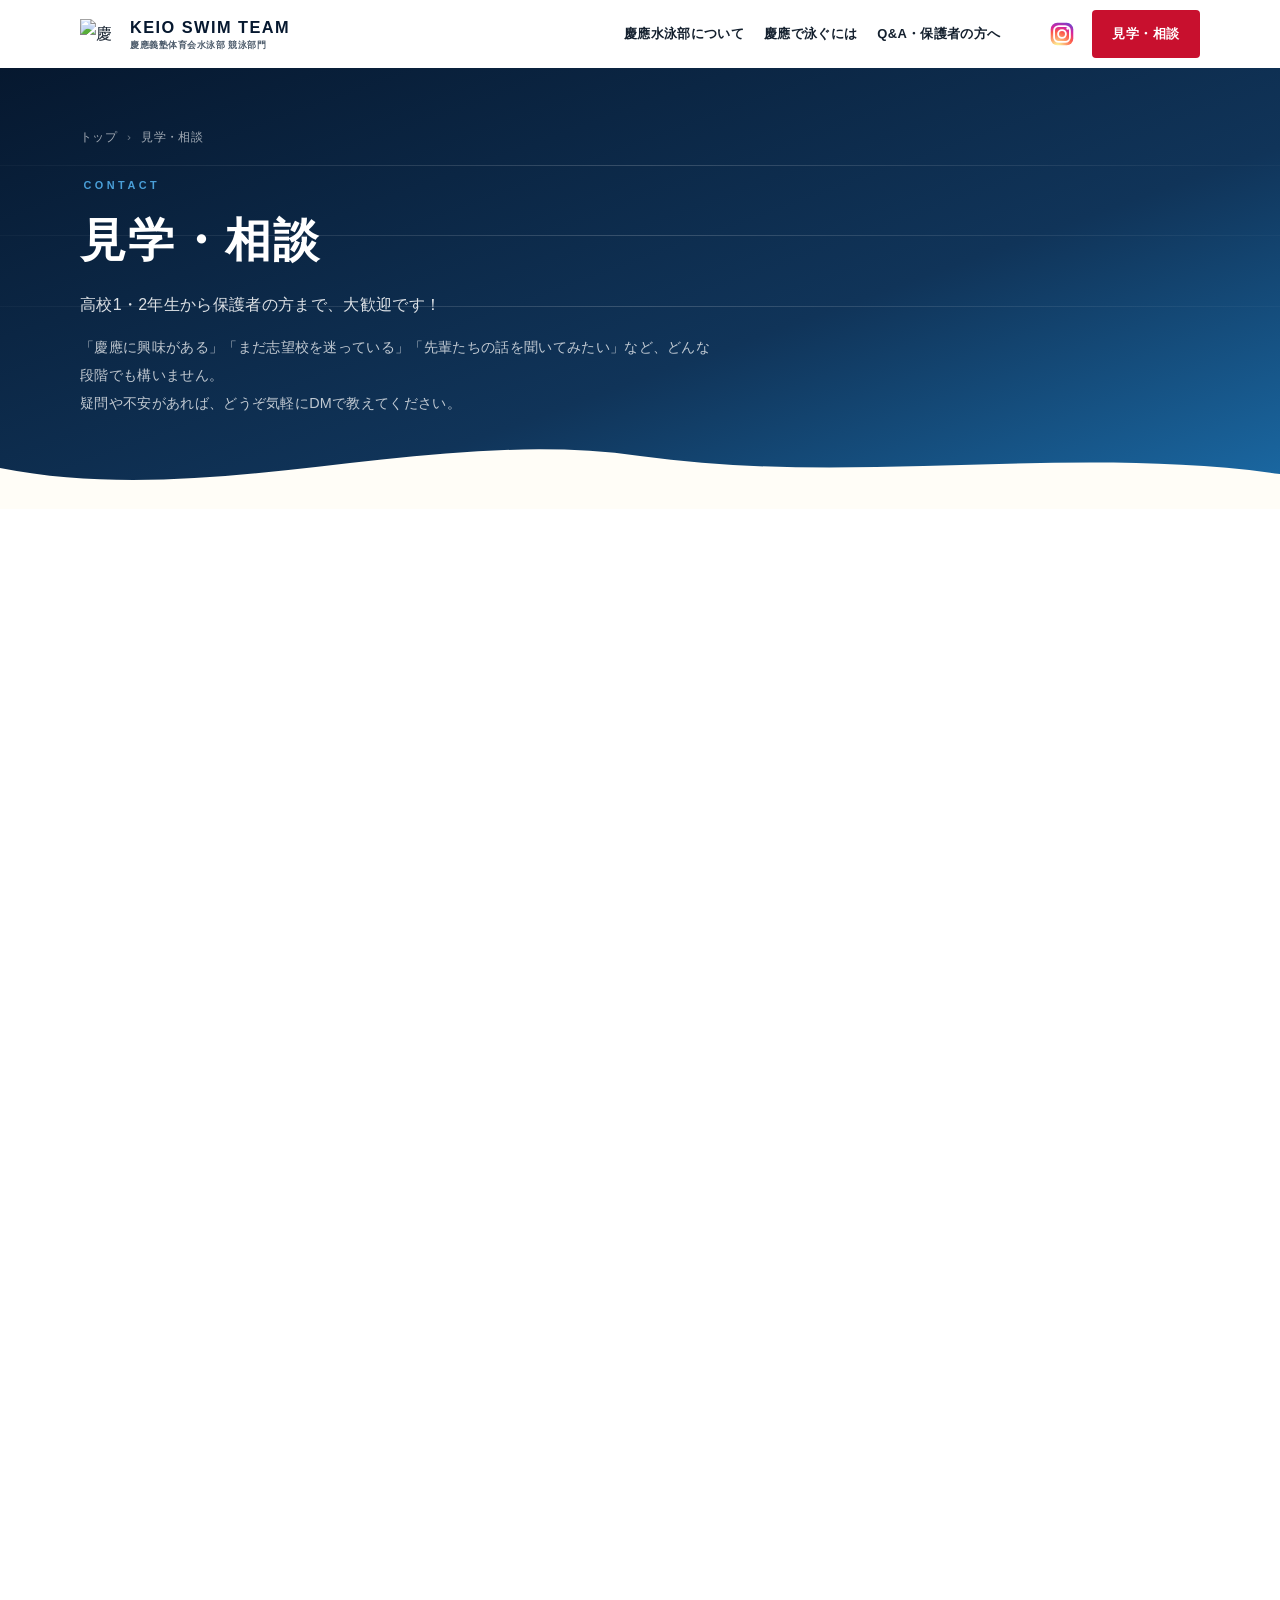
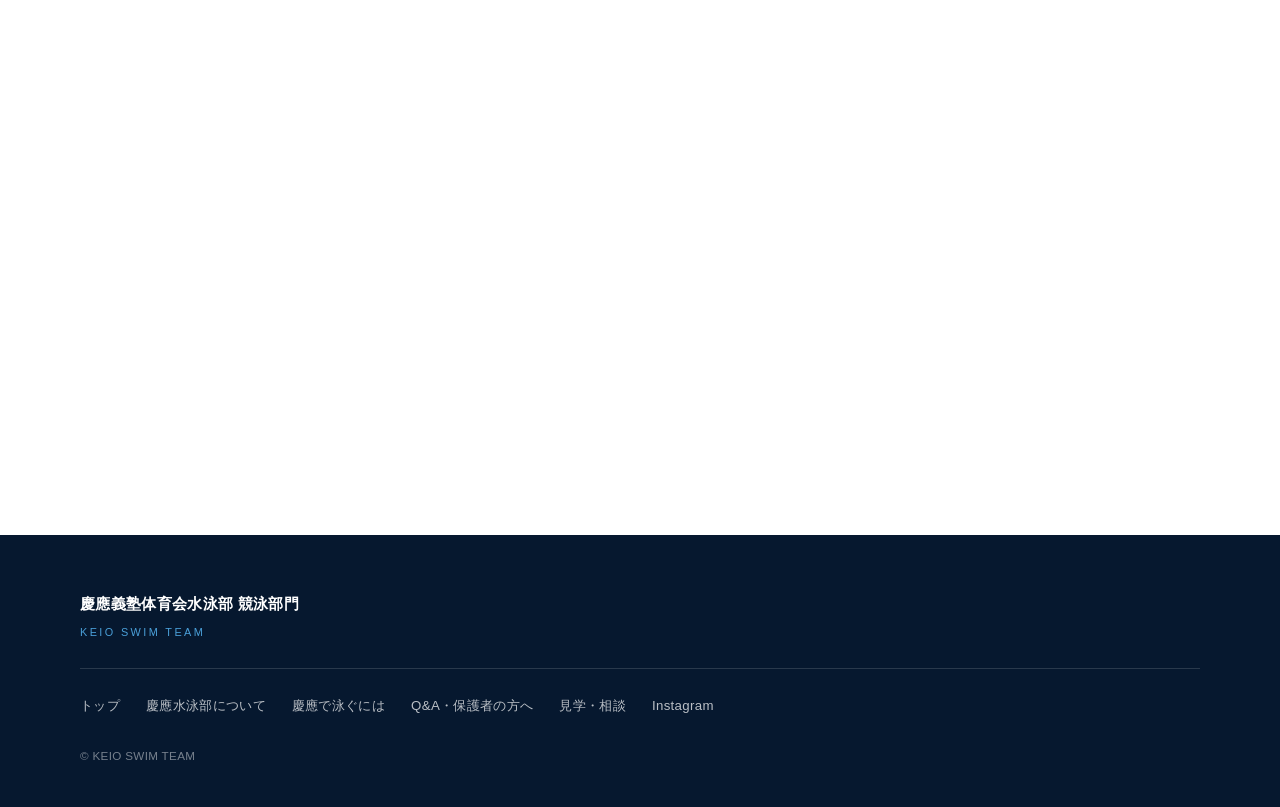
==== contact.html @ c55147cb "Add per-faculty admission guide to the voices page Summarize each faculty's overview, admission rout" ====
<!DOCTYPE html>
<html lang="ja">
<head>
<meta charset="UTF-8">
<meta name="viewport" content="width=device-width, initial-scale=1.0">
<!-- Google tag (gtag.js) -->
<script async src="https://www.googletagmanager.com/gtag/js?id=G-WYEFEDQLSR"></script>
<script>
  window.dataLayer = window.dataLayer || [];
  function gtag(){dataLayer.push(arguments);}
  gtag('js', new Date());

  gtag('config', 'G-WYEFEDQLSR');
</script>
<title>見学・相談｜慶應義塾体育会水泳部 競泳部門</title>
<meta name="description" content="慶應義塾体育会水泳部 競泳部門への練習見学・体験、進路や費用のご相談を受け付けています。学年は問いません。">
<link rel="stylesheet" href="css/style.css?v=74">
</head>
<body id="top">

<header class="site-header">
  <div class="container nav-inner">
    <a href="index.html" class="brand">
      <img class="brand-logo" src="images/logo/emblem.png" width="240" height="192"
           alt="慶應義塾体育会水泳部 競泳部門">
      <span class="brand-text">
        <span class="brand-en">KEIO SWIM TEAM</span>
        <span class="brand-main">慶應義塾体育会水泳部 競泳部門</span>
      </span>
    </a>

    <nav class="nav" id="site-nav">
      <a href="team.html">慶應水泳部について</a>
      <a href="voices.html">慶應で泳ぐには</a>
      <a href="faq.html">Q&amp;A・保護者の方へ</a>
    </nav>

    <div class="nav-actions">
      <a class="nav-ig" href="https://www.instagram.com/keioswim" target="_blank" rel="noopener noreferrer" aria-label="公式Instagram（別タブで開きます）"><svg viewBox="0 0 24 24" aria-hidden="true" focusable="false"><defs><radialGradient id="igGrad" cx="30%" cy="107%" r="150%"><stop offset="0%" stop-color="#fdf497"/><stop offset="5%" stop-color="#fdf497"/><stop offset="45%" stop-color="#fd5949"/><stop offset="60%" stop-color="#d6249f"/><stop offset="90%" stop-color="#285AEB"/></radialGradient></defs><rect x="1.6" y="1.6" width="20.8" height="20.8" rx="6" fill="url(#igGrad)"/><rect x="4.7" y="4.7" width="14.6" height="14.6" rx="4.3" fill="none" stroke="#fff" stroke-width="1.7"/><circle cx="12" cy="12" r="3.6" fill="none" stroke="#fff" stroke-width="1.7"/><circle cx="17.2" cy="6.9" r="1.15" fill="#fff"/></svg></a>
      <a class="nav-cta" href="contact.html">見学・相談</a>
      <button class="nav-toggle" aria-label="メニューを開く" aria-expanded="false" aria-controls="site-nav">
        <span></span><span></span><span></span>
      </button>
    </div>
  </div>
</header>

<section class="page-head">
  <div class="hero-bg" aria-hidden="true">
    <span class="lane"></span><span class="lane"></span><span class="lane"></span>
  </div>
  <div class="container page-head-inner">
    <nav class="crumb" aria-label="現在地">
      <a href="index.html">トップ</a><span aria-hidden="true">›</span><span>見学・相談</span>
    </nav>
    <p class="pg-eyebrow">CONTACT</p>
    <h1 class="pg-title">見学・相談</h1>
    <p class="pg-lead">高校1・<wbr>2年生から<wbr>保護者の<wbr>方まで、<wbr>大歓迎です！</p>
    <p class="pg-note">「慶應に<wbr>興味が<wbr>ある」<wbr>「まだ<wbr>志望校を<wbr>迷っている」<wbr>「先輩たちの<wbr>話を聞いてみたい」など、<wbr>どんな<wbr>段階でも<wbr>構いません。<br>疑問や<wbr>不安が<wbr>あれば、<wbr>どうぞ気軽に<wbr>DMで<wbr>教えてください。</p>
  </div>
  <div class="hero-wave" aria-hidden="true">
    <svg viewBox="0 0 1440 120" preserveAspectRatio="none"><path d="M0,64 C240,120 480,8 720,48 C960,88 1200,32 1440,72 L1440,120 L0,120 Z"></path></svg>
  </div>
</section>

<section id="join" class="section">
  <div class="container container-narrow">

    <div class="contact-guide reveal">
      <h2 class="cg-title">こんな<wbr>ご相談を<wbr>受けています</h2>
      <ul class="cg-list">
        <li>練習の見学・体験に参加してみたい</li>
        <li><span class="cg-tag">地方の方歓迎</span>寮に宿泊して、見学・体験をしてみたい</li>
        <li>自分に合った入試方式（総合型・一般等）や対策について知りたい</li>
        <li>水泳を続けながら慶應に合格した先輩に、直接相談したい</li>
        <li>学費や部費、大学生活（両立・一人暮らし等）のリアルを確認したい</li>
      </ul>
      <p class="note">※ ご本人抜きでの、保護者の方だけのご相談も大歓迎です。</p>
    </div>

    <div class="contact-box reveal">
      <h2>まずは、<wbr>プールを<wbr>見に来てください。</h2>
      <p>
        練習の見学・体験はもちろん、「遠方で今すぐ行けない」「まずはチャットで質問したい」というご相談も大歓迎です。
        地方からお越しの方は、寮に宿泊しながら練習見学・体験をすることも可能です！
        どんなことでも、公式InstagramのDMから気軽に話しかけてください！
      </p>

      <div class="dm-format">
        <p class="dm-intro">DMで何を送ればいいか迷ったら、以下をコピペしてお気軽にご連絡ください！<br>
          <span class="dm-sub">（※ もちろん自由な文章でも大丈夫です）</span></p>
        <ol class="dm-list">
          <li>お名前</li>
          <li>高校名・学年</li>
          <li>相談したい内容<span class="dm-eg">（例：見学・体験がしたい / 寮に泊まってみたい / 先輩に質問したい など）</span></li>
        </ol>
      </div>

      <div class="contact-actions">
        <a href="https://www.instagram.com/keioswim" class="btn btn-primary btn-ig"
           target="_blank" rel="noopener noreferrer">
          公式Instagram（DM）で相談・質問する <span aria-hidden="true">→</span>
        </a>
      </div>
    </div>

    <div class="form-box reveal">
      <h2 class="fb-title"><span class="fb-badge">全国大会の<wbr>会場でも<wbr>相談受付中！</span>Web予約・相談フォーム</h2>
      <p class="fb-text">
        全国大会（インターハイなど）の<wbr>会場には、<wbr>慶應水泳部スタッフ・<wbr>関係者が<wbr>現地に<wbr>滞在しています。<wbr>
        大会期間中に<wbr>会場で<wbr>直接話を<wbr>聞いてみたい<wbr>方や、<wbr>Instagramアカウントを<wbr>お持ちでない方・保護者の<wbr>方からの<wbr>ご相談は、<wbr>
        こちらの<wbr>Webフォームからの<wbr>ご連絡が<wbr>おすすめです！
      </p>
      <a href="https://forms.gle/NjhpVA6ZuZmr41S46" class="btn btn-outline btn-form"
         target="_blank" rel="noopener noreferrer">
        全国大会での相談・Webフォーム申込みはこちら <span aria-hidden="true">→</span>
      </a>
      <p class="note center">※ Googleフォームが別タブで開きます。</p>
    </div>
  </div>
</section>

<footer class="site-footer">
  <div class="container footer-inner">
    <div class="footer-brand">
      <p class="footer-name">慶應義塾体育会水泳部 競泳部門</p>
      <p class="footer-jp">KEIO SWIM TEAM</p>
    </div>
    <nav class="footer-nav">
      <a href="index.html">トップ</a>
      <a href="team.html">慶應水泳部について</a>
      <a href="voices.html">慶應で泳ぐには</a>
      <a href="faq.html">Q&amp;A・保護者の方へ</a>
      <a href="contact.html" class="is-current">見学・相談</a>
      <a href="https://www.instagram.com/keioswim" target="_blank" rel="noopener noreferrer">Instagram</a>
    </nav>
    <p class="copyright">&copy; KEIO SWIM TEAM</p>
  </div>
</footer>

<script src="js/main.js?v=4"></script>
</body>
</html>
---- css/style.css ----
/* ============================================================
   慶應義塾体育会水泳部 競泳部門
   ============================================================ */

:root {
  --navy-900: #06182f;
  --navy-800: #0a2545;
  --navy-700: #103459;
  --blue-600: #1b6ca8;
  --blue-400: #4a9fd8;
  --blue-100: #e8f2fa;
  --red: #c8102e;
  --red-dark: #a20c24;
  --gold: #a8873a;
  --gold-dark: #7a6220;
  --cream: #fffdf7;
  --ink: #14202e;
  --ink-soft: #4c5b6b;
  --line: #dde5ec;
  --bg: #ffffff;
  --bg-tint: #f4f8fb;

  --font-sans: -apple-system, BlinkMacSystemFont, "Helvetica Neue", "Hiragino Sans",
    "Hiragino Kaku Gothic ProN", "Yu Gothic", "Meiryo", sans-serif;
  --font-serif: "Hiragino Mincho ProN", "Yu Mincho", "YuMincho", "MS Mincho", serif;

  --wrap: 1120px;
  --radius: 4px;
}

* { box-sizing: border-box; }

html {
  scroll-behavior: smooth;
  scroll-padding-top: 76px;
  /* iOS Safari が狭いカラム内で文字を勝手に拡大し、
     レイアウトが崩れるのを防ぐ */
  -webkit-text-size-adjust: 100%;
  text-size-adjust: 100%;
}

body {
  margin: 0;
  font-family: var(--font-sans);
  color: var(--ink);
  background: var(--bg);
  line-height: 1.9;
  -webkit-font-smoothing: antialiased;
  letter-spacing: .02em;
}

img { max-width: 100%; display: block; }
a { color: inherit; }

.container {
  width: min(100% - 48px, var(--wrap));
  margin-inline: auto;
}
.container-narrow { width: min(100% - 48px, 820px); }

.sp-only { display: none; }

.sr-only {
  position: absolute;
  width: 1px; height: 1px;
  padding: 0; margin: -1px;
  overflow: hidden;
  clip: rect(0 0 0 0);
  white-space: nowrap;
  border: 0;
}

.note {
  font-size: .8rem;
  color: var(--ink-soft);
  opacity: .9;
}
.note.center { text-align: center; }
.ph { color: var(--ink-soft); font-style: italic; }
[data-placeholder] { color: var(--line) !important; }

/* ---------- Header ---------- */
.site-header {
  position: sticky;
  top: 0;
  z-index: 100;
  background: #fff;
  border-bottom: 0;
}
.nav-inner {
  display: flex;
  align-items: center;
  justify-content: space-between;
  min-height: 68px;
  gap: 20px;
}
.brand {
  display: flex;
  align-items: center;
  gap: 12px;
  text-decoration: none;
  flex-shrink: 0;
}
.brand-logo {
  width: 46px;
  height: auto;
  flex: none;
}
.brand-text {
  display: flex;
  flex-direction: column;
  gap: 3px;
  line-height: 1.15;
}
.brand-en {
  font-size: 1.02rem;
  font-weight: 800;
  letter-spacing: .09em;
  color: var(--navy-900);
  white-space: nowrap;
}
.brand-main {
  font-size: .56rem;
  font-weight: 600;
  letter-spacing: .06em;
  color: var(--ink-soft);
  white-space: nowrap;
}

.nav { display: flex; align-items: center; gap: 20px; margin-left: auto; }
.nav a {
  text-decoration: none;
  font-size: .81rem;
  font-weight: 600;
  color: var(--ink);
  position: relative;
  padding: 4px 0;
  white-space: nowrap;
}
.nav a::after {
  content: "";
  position: absolute;
  left: 0; bottom: 0;
  width: 0; height: 2px;
  background: var(--red);
  transition: width .25s ease;
}
.nav a:hover::after,
.nav a.is-current::after { width: 100%; }
.nav a.is-current { color: var(--red); }

/* ヘッダー右上のアクション群（常時表示） */
.nav-actions {
  display: flex;
  align-items: center;
  gap: 10px;
  margin-left: 22px;
  flex-shrink: 0;
}
.nav-ig {
  display: grid;
  place-items: center;
  flex: none;
  width: 40px; height: 40px;
  border-radius: var(--radius);
  transition: transform .2s;
}
.nav-ig svg { width: 26px; height: 26px; display: block; }
.nav-ig:hover { transform: scale(1.08); }

.nav-cta {
  flex: none;
  background: var(--red);
  color: #fff;
  text-decoration: none;
  font-size: .84rem;
  font-weight: 700;
  letter-spacing: .04em;
  padding: 11px 20px;
  border-radius: var(--radius);
  white-space: nowrap;
  transition: background .2s;
}
.nav-cta:hover { background: var(--red-dark); }

.nav-toggle {
  display: none;
  flex: none;
  flex-direction: column;
  justify-content: center;
  gap: 5px;
  width: 42px; height: 42px;
  border: 0; background: none; cursor: pointer;
  padding: 0;
}
.nav-toggle span {
  display: block;
  height: 2px; width: 24px;
  background: var(--ink);
  margin-inline: auto;
  transition: transform .3s, opacity .2s;
}
.nav-toggle[aria-expanded="true"] span:nth-child(1) { transform: translateY(7px) rotate(45deg); }
.nav-toggle[aria-expanded="true"] span:nth-child(2) { opacity: 0; }
.nav-toggle[aria-expanded="true"] span:nth-child(3) { transform: translateY(-7px) rotate(-45deg); }

/* ---------- Buttons ---------- */
.btn {
  display: inline-block;
  padding: 15px 32px;
  border-radius: var(--radius);
  text-decoration: none;
  font-weight: 700;
  font-size: .92rem;
  letter-spacing: .04em;
  transition: transform .2s, background .2s, color .2s, border-color .2s;
}
.btn:hover { transform: translateY(-2px); }
.btn-primary { background: var(--red); color: #fff; }
.btn-primary:hover { background: var(--red-dark); }
.btn-ghost {
  background: rgba(255,255,255,.12);
  color: #fff;
  border: 1px solid rgba(255,255,255,.45);
}
.btn-ghost:hover { background: rgba(255,255,255,.22); }
.btn-outline { border: 1px solid rgba(255,255,255,.5); color: #fff; }
.btn-outline:hover { background: rgba(255,255,255,.14); }

/* ---------- Hero ---------- */
.hero {
  position: relative;
  background: linear-gradient(160deg, var(--navy-900) 0%, var(--navy-700) 55%, var(--blue-600) 100%);
  color: #fff;
  overflow: hidden;
  padding: 116px 0 148px;
}
.hero-bg { position: absolute; inset: 0; opacity: .35; }
.hero-bg .lane {
  position: absolute;
  left: -10%;
  width: 120%;
  height: 1px;
  background: linear-gradient(90deg, transparent, rgba(255,255,255,.5), transparent);
  animation: drift 9s ease-in-out infinite;
}
.hero-bg .lane:nth-child(1) { top: 22%; animation-delay: 0s; }
.hero-bg .lane:nth-child(2) { top: 38%; animation-delay: 1.1s; }
.hero-bg .lane:nth-child(3) { top: 54%; animation-delay: 2.2s; }
.hero-bg .lane:nth-child(4) { top: 70%; animation-delay: 3.3s; }
.hero-bg .lane:nth-child(5) { top: 86%; animation-delay: 4.4s; }
@keyframes drift {
  0%, 100% { transform: translateX(-3%); opacity: .25; }
  50%      { transform: translateX(3%);  opacity: .7; }
}

.hero-inner { position: relative; z-index: 2; }
.hero-eyebrow {
  font-size: .72rem;
  letter-spacing: .34em;
  color: var(--blue-400);
  font-weight: 700;
  margin: 0 0 26px;
}
.hero-title {
  font-family: var(--font-serif);
  font-size: clamp(2rem, 5.2vw, 3.7rem);
  line-height: 1.45;
  font-weight: 600;
  margin: 0 0 30px;
  letter-spacing: .04em;
}
.hero-lead {
  font-size: clamp(.95rem, 1.6vw, 1.05rem);
  max-width: 42em;
  margin: 0 0 44px;
  color: rgba(255,255,255,.9);
}
.hero-actions { display: flex; flex-wrap: wrap; gap: 16px; }

.hero-wave {
  position: absolute;
  left: 0; right: 0; bottom: -1px;
  line-height: 0;
  z-index: 1;
}
.hero-wave svg { width: 100%; height: 90px; display: block; }
.hero-wave path { fill: var(--cream); }

/* ---------- Section base ---------- */
.section { padding: 100px 0; }
.section-tint { background: var(--bg-tint); }
.section-dark { background: var(--navy-900); color: #fff; }
.section-dark .section-lead,
.section-dark .note { color: rgba(255,255,255,.72); }

.section-head { max-width: 44em; margin: 0 0 54px; }
.section-eyebrow {
  font-size: .7rem;
  letter-spacing: .28em;
  font-weight: 700;
  color: var(--red);
  margin: 0 0 16px;
}
.section-dark .section-eyebrow { color: var(--blue-400); }
/* 語句のかたまりを途中で折らずに、かたまり単位で改行させる */
.nw { display: inline-block; }

/* ------------------------------------------------------------
   日本語の折り返し

   日本語は語の切れ目が分からないため、ブラウザは任意の文字間で
   改行する（「可動床対 / 応）。」のように語の途中で折れる）。
   そこで scripts/wrap_phrases.py が BudouX で文節を判定し、
   境界に <wbr> を焼き込んでいる。ここではその <wbr> だけを
   改行位置として使わせる。

     word-break: keep-all   … <wbr> 以外では折らない
     overflow-wrap: break-word … 1文節が1行に収まらない時だけ折る（保険）
     text-wrap: balance     … 使える改行位置のなかで行長を揃える
   ------------------------------------------------------------ */
/* keep-all を効かせる対象は、必ず <wbr> を焼き込んだ要素だけにする。
   <wbr> の無い要素に keep-all を掛けると、その要素が一切折り返せず
   コンテナごと画面外へはみ出すため */
.pg-title, .pg-lead, .pg-note,
.section-title, .section-catch, .section-lead,
.pillar-title, .pillar-sub, .pillar-catch,
.es-title, .es-text,
.sup-label, .sup-title, .cf-label, .cf-title,
.dt-title, .dt-msg, .dt-note,
.cs-q, .cs-day-h, .cg-title, .pdf-text,
.hs-copy, .hs-body, .st-lead, .st-main, .st-sub,
.parents-title, .parents-lead,
.vp-title, .wk-th, .wk-cell, .cc-cat,
.dorm-note, .cert-title, .coach-role,
.faq summary, .contact-box h2, .contact-box h3, .pcard h3,
.fb-title, .fb-text, .gd-tag {
  word-break: keep-all;
  overflow-wrap: break-word;
}

/* 見出しは行長を揃え、本文は最終行に1〜2文字だけ残らないようにする */
.pg-title, .section-title, .section-catch, .pillar-title,
.es-title, .sup-title, .cf-title, .dt-title, .cs-q,
.cg-title, .pdf-text, .hs-copy, .st-main, .parents-title, .vp-title,
.contact-box h2, .contact-box h3, .pcard h3, .faq summary, .fb-title {
  text-wrap: balance;
}
.pg-lead, .pg-note, .section-lead, .pillar-catch, .pillar-sub,
.es-text, .dt-msg, .dt-note, .cg-list li, .hs-body,
.st-sub, .parents-lead, .pcard p, .dorm-note, .contact-box > p, .cs-a {
  text-wrap: pretty;
}
/* keep-all は「折り返せない最小幅」を押し上げるため、
   グリッドの子は min-width:auto のままだと列がはみ出す。
   縮められるようにしておく */
.parents-grid > *, .pillar-grid > *, .dt-grid > *,
.sup-two > *, .cs-sched > *,
.env-shots > *, .wk-row > *, .wk-head > * { min-width: 0; }

/* 句読点や閉じ括弧が行頭に来ないようにする */
body { line-break: strict; }

.section-title {
  font-family: var(--font-serif);
  font-size: clamp(1.6rem, 3.4vw, 2.4rem);
  line-height: 1.5;
  font-weight: 600;
  margin: 0 0 20px;
  letter-spacing: .03em;
}
/* 見出しの下に添える一文（見出しほど強くしない） */
.section-catch {
  margin: -6px 0 14px;
  font-family: var(--font-serif);
  font-size: clamp(1.05rem, 2.1vw, 1.3rem);
  font-weight: 600;
  line-height: 1.7;
  letter-spacing: .04em;
  color: var(--navy-800);
}
.section-lead { margin: 0; color: var(--ink-soft); font-size: .97rem; }
.section-lead strong { color: var(--ink); }

/* ============================================================
   ステートメント（スポーツ推薦なし）
   ============================================================ */
.statement {
  background: linear-gradient(var(--cream), #fbf7ec);
  border-bottom: 1px solid rgba(168, 135, 58, .35);
  padding: 96px 0 92px;
  text-align: center;
}
.st-eyebrow {
  margin: 0 0 22px;
  font-size: .66rem;
  font-weight: 700;
  letter-spacing: .34em;
  text-indent: .34em;
  color: var(--gold-dark);
}
.st-lead {
  margin: 0;
  text-wrap: balance;
  font-family: var(--font-serif);
  font-size: clamp(1.2rem, 3vw, 1.75rem);
  font-weight: 600;
  line-height: 1.7;
  letter-spacing: .06em;
  color: var(--ink-soft);
}
.st-rule {
  display: block;
  width: 54px;
  height: 2px;
  margin: 30px auto;
  background: var(--red);
}
.st-main {
  margin: 0 0 34px;
  text-wrap: balance;
  font-family: var(--font-serif);
  font-size: clamp(1.75rem, 5vw, 3rem);
  font-weight: 600;
  line-height: 1.6;
  letter-spacing: .05em;
  color: var(--navy-900);
}
.st-main em {
  font-style: normal;
  color: var(--red);
  /* 強調語に下線を引く */
  background: linear-gradient(transparent 72%, rgba(200, 16, 46, .18) 72%);
}
.st-sub {
  max-width: 40em;
  margin: 0 auto;
  font-size: .95rem;
  color: var(--ink-soft);
}

@media (max-width: 780px) {
  .statement { padding: 62px 0 58px; }
  .st-rule { margin: 24px auto; }
  .st-main {
    margin-bottom: 26px;
    font-size: clamp(1.45rem, 6vw, 2.1rem);
    line-height: 1.65;
  }
  .st-sub { font-size: .89rem; }
}

/* ============================================================
   01. なぜ両立できるのか
   ============================================================ */
.facts {
  display: grid;
  grid-template-columns: repeat(auto-fit, minmax(220px, 1fr));
  gap: 2px;
  background: var(--line);
  border: 1px solid var(--line);
  border-radius: var(--radius);
  overflow: hidden;
  margin-bottom: 46px;
}
.fact {
  background: #fff;
  padding: 32px 24px;
  text-align: center;
}
.fact-label {
  display: block;
  font-size: .72rem;
  font-weight: 700;
  letter-spacing: .16em;
  color: var(--red);
  margin-bottom: 12px;
}
.fact-num {
  display: block;
  font-family: var(--font-serif);
  font-size: clamp(1.9rem, 4.4vw, 2.9rem);
  font-weight: 700;
  color: var(--navy-800);
  line-height: 1.25;
}
.fact-sub {
  display: block;
  font-size: .78rem;
  color: var(--ink-soft);
  margin-top: 8px;
}

.reasons {
  display: grid;
  grid-template-columns: repeat(3, 1fr);
  gap: 24px;
}
.reason {
  position: relative;
  padding: 28px 26px 26px;
  background: #fff;
  border: 1px solid var(--line);
  border-top: 3px solid var(--navy-800);
  border-radius: var(--radius);
}
.reason-no {
  display: inline-grid;
  place-items: center;
  width: 30px; height: 30px;
  border-radius: 50%;
  background: var(--navy-800);
  color: #fff;
  font-family: var(--font-serif);
  font-size: .88rem;
  font-weight: 700;
  margin-bottom: 14px;
}
.reason h3 { margin: 0 0 10px; font-size: 1.02rem; line-height: 1.6; }
.reason p { margin: 0; font-size: .89rem; color: var(--ink-soft); }

.scroll-hint {
  text-align: center;
  margin: 46px 0 0;
  font-size: .87rem;
  font-weight: 700;
}
.scroll-hint a {
  text-decoration: none;
  border-bottom: 1px solid var(--red);
  padding-bottom: 3px;
}
.scroll-hint a:hover { color: var(--red); }
.scroll-hint span {
  display: block;
  margin-top: 10px;
  color: var(--red);
  animation: bob 1.8s ease-in-out infinite;
}
@keyframes bob {
  0%, 100% { transform: translateY(0); }
  50% { transform: translateY(6px); }
}

/* ---------- コーチ ---------- */
.coach {
  display: grid;
  grid-template-columns: 340px 1fr;
  gap: 56px;
  align-items: start;
}
/* 写真の縦横比(2:3)に合わせた枠。
   行の高さに引き伸ばされないよう align-self も固定する */
.coach-photo {
  width: 100%;
  aspect-ratio: 2 / 3;
  align-self: start;
  overflow: hidden;
  background: linear-gradient(150deg, var(--navy-700), var(--blue-600));
  border-radius: var(--radius);
  display: grid;
  place-items: center;
  color: rgba(255,255,255,.4);
  letter-spacing: .3em;
  font-size: .8rem;
  font-weight: 700;
}
.coach-photo img {
  width: 100%;
  height: 100%;
  object-fit: cover;
}
.coach-role {
  font-size: .74rem;
  letter-spacing: .26em;
  color: var(--blue-400);
  font-weight: 700;
  margin: 0 0 10px;
}
.coach-name {
  font-family: var(--font-serif);
  font-size: 1.85rem;
  margin: 0 0 26px;
  font-weight: 600;
  letter-spacing: .04em;
}
.coach-body p { color: rgba(255,255,255,.82); font-size: .95rem; margin: 0 0 20px; }

/* コーチ紹介の「実績」「役割」ブロック */
.cf-block {
  border-top: 1px solid rgba(255,255,255,.16);
  padding-top: 22px;
  margin-top: 24px;
}
.cf-label {
  margin: 0 0 10px;
  font-size: .7rem;
  font-weight: 700;
  letter-spacing: .24em;
  color: var(--blue-400);
}
.cf-title {
  margin: 0 0 14px;
  font-family: var(--font-serif);
  font-size: 1.12rem;
  font-weight: 600;
  line-height: 1.6;
  letter-spacing: .03em;
  color: #fff;
}
.cf-block p:last-child { margin-bottom: 0; }

/* ============================================================
   02. 合格体験記（証書デザイン / アコーディオン）
   ============================================================ */

.interviews { display: grid; gap: 32px; }

.itv {
  position: relative;
  border: 3px solid var(--navy-800);
  border-radius: 2px;
  background:
    radial-gradient(circle at 50% 0%, rgba(27, 108, 168, .05), transparent 62%),
    repeating-linear-gradient(45deg, rgba(10, 37, 69, .022) 0 1px, transparent 1px 7px),
    repeating-linear-gradient(-45deg, rgba(10, 37, 69, .022) 0 1px, transparent 1px 7px),
    linear-gradient(var(--cream), #fbf8f0);
  box-shadow: 0 12px 34px rgba(10, 37, 69, .1);
  transition: transform .3s, box-shadow .3s;
}
.itv:hover {
  transform: translateY(-3px);
  box-shadow: 0 20px 48px rgba(10, 37, 69, .16);
}

.cert-inner {
  position: relative;
  margin: 9px;
  border: 1px solid var(--gold);
  padding: 38px 44px 32px;
}

.cert-corner {
  position: absolute;
  width: 13px; height: 13px;
  border: 1px solid var(--gold);
  background: var(--cream);
  transform: rotate(45deg);
}
.cert-corner.tl { left: -7px;  top: -7px; }
.cert-corner.tr { right: -7px; top: -7px; }
.cert-corner.bl { left: -7px;  bottom: -7px; }
.cert-corner.br { right: -7px; bottom: -7px; }

.cert-head {
  text-align: center;
  border-bottom: 3px double var(--gold);
  padding-bottom: 18px;
  margin-bottom: 26px;
}
.cert-title {
  font-family: var(--font-serif);
  font-size: clamp(1.35rem, 3.2vw, 1.85rem);
  letter-spacing: .4em;
  text-indent: .4em;
  font-weight: 600;
  color: var(--navy-900);
  margin: 0;
}

.cert-name-row {
  display: grid;
  grid-template-columns: 132px minmax(0, 1fr) 82px;
  gap: 30px;
  align-items: center;
  margin-bottom: 26px;
}
.cert-name-block { min-width: 0; }
/* 証明写真風の枠。
   行の高さに引き伸ばされないよう、寸法は明示して align-self も固定する */
.itv-photo {
  width: 132px;
  height: 176px;
  align-self: center;
  justify-self: start;
  flex: none;
  border-radius: 1px;
  overflow: hidden;
  background: linear-gradient(150deg, var(--blue-100), var(--blue-400));
  display: grid;
  place-items: center;
  color: rgba(255, 255, 255, .9);
  font-size: .58rem;
  letter-spacing: .16em;
  font-weight: 700;
  box-shadow:
    0 0 0 1px var(--gold),
    0 0 0 5px var(--cream),
    0 0 0 6px rgba(168, 135, 58, .35),
    0 4px 14px rgba(10, 37, 69, .18);
}
/* --zoom / --focus は写真ごとに HTML 側で微調整する（顔の大きさと位置） */
.itv-photo img {
  width: 100%;
  height: 100%;
  object-fit: cover;
  transform: scale(var(--zoom, 1.6));
  transform-origin: 50% var(--focus, 25%);
}

/* 一覧では白衣、開くとジャージへ切り替わる２枚重ね */
.itv-photo.is-swap { position: relative; }
.itv-photo.is-swap img {
  position: absolute;
  inset: 0;
  transition: opacity .5s ease;
}
.itv-photo.is-swap .ph-b { opacity: 0; }
.itv.is-open .itv-photo.is-swap .ph-a { opacity: 0; }
.itv.is-open .itv-photo.is-swap .ph-b { opacity: 1; }

@media (prefers-reduced-motion: reduce) {
  .itv-photo.is-swap img { transition: none; }
}
.cert-badges {
  display: flex;
  flex-wrap: wrap;
  gap: 8px;
  margin: 0 0 12px;
}
.cert-region,
.cert-route {
  display: inline-block;
  font-size: .72rem;
  font-weight: 700;
  letter-spacing: .08em;
  padding: 4px 12px;
  border-radius: 2px;
  white-space: nowrap;
}
.cert-region { color: #fff; background: var(--navy-800); }
/* 入試方式はこのサイトの主題なので目立たせる */
.cert-route { color: #fff; background: var(--red); }

.cert-name {
  font-family: var(--font-serif);
  font-size: clamp(1.4rem, 3.8vw, 1.95rem);
  font-weight: 600;
  letter-spacing: .14em;
  color: var(--navy-900);
  margin: 0 0 6px;
}
.cert-kana {
  display: block;
  font-family: var(--font-sans);
  font-size: .68rem;
  font-weight: 400;
  letter-spacing: .16em;
  color: var(--ink-soft);
  margin-top: 6px;
}
.cert-role { margin: 8px 0 0; font-size: .8rem; color: var(--ink-soft); }

/* 取材待ちの項目 */
.cert-region.is-pending {
  background: none;
  color: var(--ink-soft);
  border: 1px dashed rgba(10, 37, 69, .3);
  padding: 2px 11px;
}
.cert-name.is-pending {
  color: rgba(10, 37, 69, .32);
  letter-spacing: .08em;
}
.cert-role.is-pending { color: rgba(10, 37, 69, .4); }

.cert-seal {
  width: 78px; height: 78px;
  justify-self: end;
  border: 2px solid var(--red);
  border-radius: 50%;
  display: grid;
  place-items: center;
  font-family: var(--font-serif);
  font-size: .74rem;
  font-weight: 700;
  line-height: 1.45;
  letter-spacing: .08em;
  text-align: center;
  color: var(--red);
  opacity: .8;
  transform: rotate(-9deg);
  box-shadow: inset 0 0 0 3px rgba(200, 16, 46, .13);
}

/* 折りたたみ時に見せる見出し + 要約 */

/* 展開部 */
.itv-detail { display: none; }
.itv.is-open .itv-detail { display: block; }

.cert-fields {
  display: grid;
  grid-template-columns: repeat(2, 1fr);
  gap: 0 34px;
  margin: 0 0 30px;
  padding-top: 4px;
}
.cert-fields > div {
  display: grid;
  grid-template-columns: 152px 1fr;
  gap: 12px;
  align-items: baseline;
  padding: 11px 0;
  border-bottom: 1px dotted rgba(10, 37, 69, .24);
}
.cert-fields dt {
  font-size: .71rem;
  font-weight: 700;
  letter-spacing: .12em;
  color: var(--ink-soft);
}
.cert-fields dd { margin: 0; font-size: .9rem; font-weight: 600; color: var(--ink); }

.cert-quote {
  margin: 0 0 28px;
  padding: 24px 18px;
  text-align: center;
  font-family: var(--font-serif);
  font-size: clamp(1.05rem, 2.6vw, 1.4rem);
  line-height: 1.85;
  letter-spacing: .05em;
  color: var(--navy-800);
  border-top: 1px solid var(--gold);
  border-bottom: 1px solid var(--gold);
}
.cert-quote::before,
.cert-quote::after {
  color: var(--gold);
  font-size: 1.4em;
  line-height: 0;
  vertical-align: -.12em;
}
.cert-quote::before { content: "\300C"; }
.cert-quote::after  { content: "\300D"; }

.itv-body p { margin: 0 0 18px; font-size: .93rem; color: var(--ink-soft); }

/* 体験記本文（4問構成） */
.cert-story {
  margin: 0 0 30px;
  padding-top: 4px;
  display: grid;
  gap: 26px;
}
.cs-item {
  padding-bottom: 24px;
  border-bottom: 1px dotted rgba(10, 37, 69, .24);
}
.cs-item:last-child { padding-bottom: 0; border-bottom: 0; }
.cs-q {
  display: flex;
  align-items: baseline;
  gap: 12px;
  margin: 0 0 14px;
  font-family: var(--font-serif);
  font-size: 1.08rem;
  font-weight: 600;
  line-height: 1.6;
  letter-spacing: .04em;
  color: var(--navy-900);
}
.cs-no {
  flex: 0 0 auto;
  font-family: var(--font-sans);
  font-size: .72rem;
  font-weight: 700;
  letter-spacing: .12em;
  color: var(--red);
}
.cs-a {
  margin: 0 0 14px;
  font-size: .92rem;
  line-height: 2.05;
  color: var(--ink-soft);
}
.cs-a:last-child { margin-bottom: 0; }

/* 体験記のなかに置く1日のスケジュール */
.cs-sched {
  display: grid;
  grid-template-columns: repeat(auto-fit, minmax(min(240px, 100%), 1fr));
  gap: 18px;
}
.cs-day {
  background: rgba(10, 37, 69, .04);
  border: 1px solid rgba(10, 37, 69, .12);
  border-radius: var(--radius);
  padding: 18px 20px 16px;
}
.cs-day-h {
  margin: 0 0 12px;
  padding-bottom: 10px;
  border-bottom: 1px solid rgba(10, 37, 69, .14);
  font-size: .82rem;
  font-weight: 700;
  letter-spacing: .06em;
  color: var(--navy-800);
}
.cs-times { list-style: none; margin: 0; padding: 0; display: grid; gap: 8px; }
.cs-times li {
  display: grid;
  grid-template-columns: 7.6em minmax(0, 1fr);
  gap: 10px;
  align-items: baseline;
  font-size: .85rem;
}
.cs-t {
  font-family: var(--font-serif);
  font-weight: 700;
  color: var(--navy-800);
  font-variant-numeric: tabular-nums;
}
.cs-e { color: var(--ink-soft); }
/* 「22:00〜23:00頃」のように時刻表記が長い場合 */
.cs-times.is-wide li { grid-template-columns: 10.4em minmax(0, 1fr); }

@media (max-width: 420px) {
  .cs-day { padding: 15px 15px 13px; }
  .cs-times li { grid-template-columns: 7em minmax(0, 1fr); gap: 8px; font-size: .81rem; }
  .cs-times.is-wide li { grid-template-columns: 9.6em minmax(0, 1fr); }
}

@media (max-width: 780px) {
  .cert-story { gap: 20px; }
  .cs-item { padding-bottom: 18px; }
  .cs-q { font-size: .98rem; gap: 9px; margin-bottom: 11px; }
  .cs-a { font-size: .88rem; line-height: 1.95; }
}

.cert-issuer {
  margin: 24px 0 4px;
  padding-top: 16px;
  border-top: 1px solid rgba(10, 37, 69, .1);
  text-align: right;
  font-family: var(--font-serif);
  font-size: .76rem;
  letter-spacing: .12em;
  color: var(--ink-soft);
}

/* 4枚とも同じ紺のベタ塗りで揃える */
.itv-toggle {
  display: block;
  width: 100%;
  margin: 0;
  border: 1px solid var(--navy-800);
  background: var(--navy-800);
  border-radius: 2px;
  padding: 14px 24px;
  font-size: .86rem;
  font-weight: 700;
  font-family: var(--font-serif);
  letter-spacing: .16em;
  color: #fff;
  cursor: pointer;
  transition: background .2s, border-color .2s;
}
.itv-toggle:hover {
  background: var(--navy-900);
  border-color: var(--navy-900);
}

/* ============================================================
   03. 週間スケジュール／タイムライン
   ============================================================ */
/* 週間スケジュール表。曜日 × 朝／午後 の3列を1枚にまとめる */
.wk-table {
  background: #fff;
  border: 1px solid var(--line);
  border-radius: var(--radius);
  overflow: hidden;
}
.wk-head,
.wk-row {
  display: grid;
  grid-template-columns: 4.6em minmax(0, 1fr) minmax(0, 1fr);
}
.wk-head {
  background: var(--navy-800);
  color: #fff;
}
.wk-th {
  display: flex;
  align-items: baseline;
  justify-content: center;
  gap: 8px;
  padding: 13px 8px;
  font-size: .84rem;
  font-weight: 700;
  letter-spacing: .06em;
}
.wk-th small {
  font-size: .7rem;
  font-weight: 400;
  color: rgba(255,255,255,.7);
  font-variant-numeric: tabular-nums;
}
.wk-th.is-am { box-shadow: inset 1px 0 0 rgba(255,255,255,.16); }
.wk-th.is-pm { box-shadow: inset 1px 0 0 rgba(255,255,255,.16); }

.wk { list-style: none; margin: 0; padding: 0; }
.wk-row + .wk-row { border-top: 1px solid var(--line); }
.wk-name {
  display: flex;
  align-items: center;
  justify-content: center;
  font-family: var(--font-serif);
  font-size: 1rem;
  font-weight: 700;
  color: var(--navy-800);
  background: var(--bg-tint);
  border-right: 1px solid var(--line);
}
.wk-cell {
  display: flex;
  align-items: center;
  justify-content: center;
  text-align: center;
  padding: 15px 10px;
  margin: 5px;
  border-radius: 3px;
  font-size: .85rem;
  font-weight: 700;
  line-height: 1.5;
}
/* 練習がある枠ははっきり、オフは沈める */
.wk-cell.is-am { background: rgba(27, 108, 168, .14); color: var(--blue-600); }
.wk-cell.is-pm { background: rgba(200, 16, 46, .11);  color: var(--red-dark); }
.wk-cell.is-off,
.wk-cell.is-rest {
  background: transparent;
  color: var(--ink-soft);
  font-weight: 400;
  opacity: .55;
}

@media (max-width: 560px) {
  .wk-head, .wk-row { grid-template-columns: 3.4em minmax(0, 1fr) minmax(0, 1fr); }
  .wk-th { font-size: .76rem; gap: 5px; padding: 11px 4px; flex-wrap: wrap; }
  .wk-th small { font-size: .64rem; }
  .wk-cell { font-size: .79rem; padding: 13px 5px; margin: 4px; }
  .wk-name { font-size: .92rem; }
}

/* ============================================================
   04. Q&A
   ============================================================ */
.faq { display: grid; gap: 12px; }
.faq details {
  background: #fff;
  border: 1px solid var(--line);
  border-radius: var(--radius);
  overflow: hidden;
  transition: border-color .2s;
}
.faq details[open] { border-color: var(--blue-400); }
.faq summary {
  cursor: pointer;
  padding: 20px 56px 20px 24px;
  font-weight: 700;
  font-size: .94rem;
  position: relative;
  list-style: none;
}
.faq summary::-webkit-details-marker { display: none; }
.faq summary::after {
  content: "";
  position: absolute;
  right: 26px; top: 50%;
  width: 10px; height: 10px;
  border-right: 2px solid var(--red);
  border-bottom: 2px solid var(--red);
  transform: translateY(-70%) rotate(45deg);
  transition: transform .25s;
}
.faq details[open] summary::after { transform: translateY(-20%) rotate(-135deg); }
.faq details p {
  margin: 0;
  padding: 0 24px 22px;
  font-size: .9rem;
  color: var(--ink-soft);
}
.faq details p a { color: var(--blue-600); font-weight: 700; }

/* ============================================================
   05. 部の雰囲気
   ============================================================ */

/* ============================================================
   卒業後の進路
   ============================================================ */
/* 段組みで隙間なく詰める（カードごとに高さが違っても余白が出ない） */
.career-grid {
  column-count: 4;
  column-gap: 18px;
}

.career-card {
  break-inside: avoid;
  -webkit-column-break-inside: avoid;
  page-break-inside: avoid;
  margin: 0 0 18px;
  padding: 16px 18px 18px;
  background: var(--bg-tint);
  border: 1px solid var(--line);
  border-top: 3px solid var(--navy-800);
  border-radius: var(--radius);
  transition: border-top-color .2s, box-shadow .2s;
}
.career-card:hover {
  background: #fff;
  border-top-color: var(--red);
  box-shadow: 0 10px 26px rgba(10, 37, 69, .1);
}

.cc-cat {
  margin: 0 0 10px;
  padding-bottom: 8px;
  border-bottom: 1px solid var(--line);
  font-family: var(--font-serif);
  font-size: .98rem;
  font-weight: 600;
  letter-spacing: .08em;
  color: var(--navy-800);
}

.cc-list {
  list-style: none;
  margin: 0;
  padding: 0;
  font-size: .81rem;
  line-height: 1.95;
  color: var(--ink-soft);
}
.cc-list li { display: inline; }
.cc-list li + li::before {
  content: "／";
  margin: 0 .15em;
  color: var(--line);
}

@media (max-width: 1040px) { .career-grid { column-count: 3; } }
@media (max-width: 780px)  { .career-grid { column-count: 2; column-gap: 12px; }
  .career-card { margin-bottom: 12px; padding: 13px 14px 15px; }
  .cc-cat { font-size: .88rem; margin-bottom: 8px; padding-bottom: 6px; }
  .cc-list { font-size: .75rem; line-height: 1.85; }
}
@media (max-width: 360px)  { .career-grid { column-count: 1; } }

/* ============================================================
   06. 保護者の方へ（別枠）
   ============================================================ */
.parents {
  background: var(--navy-900);
  padding: 90px 0;
}
.parents-box {
  background: var(--cream);
  border: 1px solid var(--gold);
  border-radius: var(--radius);
  padding: 56px 54px 50px;
  box-shadow: 0 20px 50px rgba(0, 0, 0, .28);
}
.parents-head {
  text-align: center;
  max-width: 40em;
  margin: 0 auto 44px;
  padding-bottom: 32px;
  border-bottom: 3px double var(--gold);
}
.parents-badge {
  display: inline-block;
  font-size: .68rem;
  font-weight: 700;
  letter-spacing: .28em;
  text-indent: .28em;
  color: #fff;
  background: var(--navy-800);
  padding: 6px 18px;
  border-radius: 2px;
  margin: 0 0 20px;
}
.parents-title {
  font-family: var(--font-serif);
  font-size: clamp(1.6rem, 3.6vw, 2.3rem);
  font-weight: 600;
  letter-spacing: .1em;
  margin: 0 0 18px;
  color: var(--navy-900);
}
.parents-lead { margin: 0; font-size: .94rem; color: var(--ink-soft); }

.parents-grid {
  display: grid;
  grid-template-columns: repeat(3, 1fr);
  gap: 26px;
}
.pcard {
  background: #fff;
  border: 1px solid var(--line);
  border-radius: var(--radius);
  padding: 26px 24px;
}
.pcard-no {
  display: block;
  margin-bottom: 10px;
  font-size: .74rem;
  font-weight: 700;
  letter-spacing: .2em;
  color: var(--red);
}
.pcard h3 {
  font-size: 1rem;
  margin: 0 0 12px;
  line-height: 1.6;
  padding-left: 12px;
  border-left: 3px solid var(--red);
}
.pcard p { margin: 0 0 12px; font-size: .87rem; color: var(--ink-soft); }
.pcard p:last-child { margin-bottom: 0; }
.pcard-link {
  display: inline-block;
  margin-top: 4px;
  font-size: .84rem;
  font-weight: 700;
  text-decoration: none;
  color: var(--navy-800);
  border-bottom: 1px solid var(--red);
  padding-bottom: 2px;
}
.pcard-link:hover { color: var(--red); }

/* ============================================================
   入部までの流れ + 連絡先
   ============================================================ */

/* 大学公式PDFへの導線 */
.pdf-link {
  display: grid;
  grid-template-columns: auto minmax(0, 1fr) auto;
  gap: 18px;
  align-items: center;
  padding: 24px 26px;
  background: #fff;
  border: 1px solid var(--line);
  border-left: 3px solid var(--red);
  border-radius: var(--radius);
  text-decoration: none;
  color: var(--navy-900);
  transition: border-color .2s, box-shadow .2s, transform .2s;
}
.pdf-link:hover {
  border-color: var(--blue-600);
  border-left-color: var(--red);
  box-shadow: 0 10px 28px rgba(6, 24, 47, .1);
  transform: translateY(-2px);
}
.pdf-icon {
  flex: 0 0 auto;
  padding: 7px 10px;
  border-radius: 3px;
  background: var(--red);
  color: #fff;
  font-size: .68rem;
  font-weight: 700;
  letter-spacing: .1em;
}
.pdf-text {
  font-family: var(--font-serif);
  font-size: 1.05rem;
  font-weight: 600;
  line-height: 1.6;
  letter-spacing: .03em;
}
.pdf-arrow {
  font-size: 1.1rem;
  color: var(--red);
  transition: transform .2s;
}
.pdf-link:hover .pdf-arrow { transform: translateX(4px); }

@media (max-width: 560px) {
  .pdf-link { grid-template-columns: auto minmax(0, 1fr); gap: 12px 14px; padding: 20px 18px; }
  .pdf-text { font-size: .94rem; }
  /* 矢印は文言の下に回して、狭い幅でも文字が潰れないようにする */
  .pdf-arrow { grid-column: 2; justify-self: end; }
}

/* 学部別の入試ガイド（押すと開く）。左の帯はガイドブックの学部カラー */
.gd-list { display: grid; gap: 12px; }
.gd {
  background: #fff;
  border: 1px solid var(--line);
  border-left: 5px solid var(--fc, var(--navy-800));
  border-radius: var(--radius);
  overflow: hidden;
  transition: box-shadow .2s;
}
.gd[open] { box-shadow: 0 10px 28px rgba(6, 24, 47, .08); }
.gd summary {
  position: relative;
  display: grid;
  gap: 3px;
  padding: 18px 56px 18px 22px;
  cursor: pointer;
  list-style: none;
}
.gd summary::-webkit-details-marker { display: none; }
.gd summary::after {
  content: "";
  position: absolute;
  right: 26px; top: 50%;
  width: 10px; height: 10px;
  border-right: 2px solid var(--red);
  border-bottom: 2px solid var(--red);
  transform: translateY(-70%) rotate(45deg);
  transition: transform .25s;
}
.gd[open] summary::after { transform: translateY(-20%) rotate(-135deg); }
.gd-name {
  font-family: var(--font-serif);
  font-size: 1.15rem;
  font-weight: 700;
  letter-spacing: .05em;
  color: var(--navy-900);
}
.gd-tag { font-size: .86rem; color: var(--ink-soft); }

.gd-body {
  display: grid;
  gap: 26px;
  padding: 24px 24px 28px;
  border-top: 1px solid var(--line);
}
.gd-h {
  margin: 0 0 12px;
  padding-left: 10px;
  border-left: 4px solid var(--fc, var(--navy-800));
  font-size: .92rem;
  font-weight: 700;
  letter-spacing: .1em;
  line-height: 1.4;
  color: var(--navy-900);
}
.gd-p { margin: 0 0 14px; font-size: .9rem; color: var(--ink-soft); text-wrap: pretty; }
.gd-facts { display: grid; grid-template-columns: repeat(3, minmax(0, 1fr)); gap: 10px; margin: 0; }
.gd-facts > div { padding: 10px 14px; background: var(--bg-tint); border-radius: var(--radius); }
.gd-facts dt { margin: 0 0 2px; font-size: .72rem; font-weight: 700; letter-spacing: .08em; color: var(--ink-soft); }
.gd-facts dd { margin: 0; font-size: .86rem; font-weight: 700; color: var(--ink); }

.gd-routes, .gd-subj { margin: 0; padding: 0; list-style: none; }
.gd-routes li {
  display: grid;
  grid-template-columns: minmax(0, 1fr) auto;
  gap: 4px 18px;
  padding: 12px 0;
  border-top: 1px dashed var(--line);
}
.gd-routes li:first-child { border-top: 0; padding-top: 0; }
.gr-name { font-size: .92rem; font-weight: 700; color: var(--navy-900); }
.gr-name small {
  display: inline-block;
  margin-left: .6em;
  padding: 1px 9px;
  border-radius: 99px;
  background: var(--blue-100);
  color: var(--blue-600);
  font-size: .68rem;
  font-weight: 700;
  letter-spacing: .04em;
  vertical-align: .1em;
}
.gr-n { max-width: 19em; font-size: .88rem; font-weight: 700; color: var(--red); text-align: right; }
.gr-d { grid-column: 1 / -1; font-size: .84rem; color: var(--ink-soft); text-wrap: pretty; }

.gd-sub {
  margin: 14px 0 6px;
  font-size: .8rem;
  font-weight: 700;
  color: var(--navy-800);
}
.gd-sub:first-of-type { margin-top: 0; }
.gd-subj li {
  display: grid;
  grid-template-columns: 8.5em 3.6em minmax(0, 1fr);
  gap: 4px 12px;
  align-items: baseline;
  padding: 10px 0;
  border-top: 1px dashed var(--line);
}
.gd-subj li:first-child { border-top: 0; }
.gd-subj li.is-sub { padding: 5px 0 5px 1.4em; border-top: 0; }
.gs-name { font-size: .9rem; font-weight: 700; color: var(--navy-900); }
.gs-pt { font-size: .86rem; font-weight: 700; color: var(--red); }
.gs-d { font-size: .84rem; color: var(--ink-soft); text-wrap: pretty; }
.gd-note { margin: 8px 0 0; font-size: .82rem; color: var(--ink-soft); }
.gd-second {
  display: inline-block;
  margin: 12px 0 0;
  padding: 4px 12px;
  border-radius: 99px;
  background: var(--bg-tint);
  font-size: .8rem;
  font-weight: 700;
  color: var(--navy-800);
}
.gd-foot { margin: 16px 0 0; }
.gd-pdf-lead {
  margin: 40px 0 14px;
  font-size: .92rem;
  text-align: center;
  color: var(--ink-soft);
}

@media (max-width: 640px) {
  .gd summary { padding: 16px 48px 16px 16px; }
  .gd summary::after { right: 20px; }
  .gd-body { padding: 20px 16px 24px; }
  /* 3項目を縦に積むと長くなるので、ラベルと値を1行にまとめる */
  .gd-facts { grid-template-columns: 1fr; gap: 6px; }
  .gd-facts > div { display: flex; gap: 12px; align-items: baseline; padding: 8px 12px; }
  .gd-facts dt { flex: 0 0 6em; margin: 0; }
  .gd-routes li { grid-template-columns: minmax(0, 1fr); }
  .gr-n { max-width: none; text-align: left; }
  .gd-subj li { grid-template-columns: minmax(0, 1fr) auto; }
  .gd-subj li.is-sub { grid-template-columns: minmax(0, 1fr); padding-left: 1em; }
  .gd-subj li.is-sub .gs-pt { display: none; }
  .gs-d { grid-column: 1 / -1; }
}

.contact-box {
  background: linear-gradient(150deg, var(--navy-900), var(--blue-600));
  color: #fff;
  border-radius: var(--radius);
  padding: 56px 48px 46px;
  text-align: center;
}
.contact-box h2,
.contact-box h3 {
  font-family: var(--font-serif);
  font-size: clamp(1.4rem, 3.2vw, 2rem);
  font-weight: 600;
  margin: 0 0 18px;
  letter-spacing: .04em;
}
.contact-box > p { margin: 0 0 34px; color: rgba(255,255,255,.86); font-size: .95rem; }

/* 相談例に付ける小さな見出しタグ */
.cg-tag {
  display: inline-block;
  margin-right: 8px;
  padding: 2px 9px;
  border-radius: 2px;
  background: rgba(200, 16, 46, .1);
  color: var(--red-dark);
  font-size: .72rem;
  font-weight: 700;
  letter-spacing: .04em;
  vertical-align: 1px;
}

/* DMのコピペ用フォーマット（紺のカードの中に置く） */
.dm-format {
  margin: 0 0 30px;
  padding: 22px 24px 20px;
  background: rgba(255, 255, 255, .08);
  border: 1px solid rgba(255, 255, 255, .22);
  border-radius: var(--radius);
  text-align: left;
}
.dm-intro {
  margin: 0 0 16px;
  font-size: .88rem;
  line-height: 1.8;
  color: rgba(255, 255, 255, .9);
}
.dm-sub { font-size: .8rem; color: rgba(255, 255, 255, .6); }
.dm-list {
  margin: 0;
  padding: 0 0 0 1.4em;
  display: grid;
  gap: 10px;
  color: #fff;
  font-size: .95rem;
  font-weight: 600;
}
.dm-list li { padding-left: 4px; }
.dm-eg {
  display: block;
  margin-top: 4px;
  font-size: .8rem;
  font-weight: 400;
  line-height: 1.75;
  color: rgba(255, 255, 255, .68);
}

/* Instagram への導線はグラデーションで一目で分かるようにする */
.btn-ig {
  background: linear-gradient(100deg, #fd5949 0%, #d6249f 55%, #285AEB 100%);
  border-color: transparent;
  color: #fff;
}
.btn-ig:hover { filter: brightness(1.08); background: linear-gradient(100deg, #fd5949 0%, #d6249f 55%, #285AEB 100%); }

@media (max-width: 560px) {
  .dm-format { padding: 18px 16px 16px; }
  .dm-list { font-size: .9rem; }
}

/* 全国大会の現地相談＋Webフォーム。
   紺のDMカードのすぐ下に置くので、白地で対比させる */
.form-box {
  margin-top: 20px;
  background: #fff;
  border: 1px solid var(--line);
  border-top: 3px solid var(--red);
  border-radius: var(--radius);
  padding: 34px 36px 28px;
  text-align: center;
}
.fb-title {
  margin: 0 0 16px;
  font-family: var(--font-serif);
  font-size: clamp(1.1rem, 2.4vw, 1.45rem);
  font-weight: 600;
  line-height: 1.6;
  letter-spacing: .03em;
}
.fb-badge {
  display: block;
  margin: 0 auto 10px;
  width: fit-content;
  padding: 5px 14px;
  border-radius: 2px;
  background: rgba(200, 16, 46, .1);
  color: var(--red-dark);
  font-family: var(--font-sans);
  font-size: .74rem;
  font-weight: 700;
  letter-spacing: .06em;
}
.fb-text {
  margin: 0 0 24px;
  font-size: .9rem;
  line-height: 1.95;
  color: var(--ink-soft);
  text-align: left;
}
.btn-form {
  display: inline-flex;
  align-items: center;
  gap: 8px;
  border-color: var(--navy-800);
  color: var(--navy-800);
}
.btn-form:hover { background: var(--navy-800); color: #fff; }
.form-box .note { margin-top: 14px; }

@media (max-width: 560px) {
  .form-box { padding: 26px 20px 22px; }
  .fb-text { font-size: .86rem; }
  .btn-form { width: 100%; justify-content: center; }
}

.contact-actions {
  display: flex;
  gap: 16px;
  justify-content: center;
  flex-wrap: wrap;
  margin-bottom: 22px;
}
.contact-box .note { color: rgba(255,255,255,.6); }

/* ---------- Footer ---------- */
.site-footer {
  background: var(--navy-900);
  color: rgba(255,255,255,.72);
  padding: 54px 0 40px;
}
.footer-inner { display: grid; gap: 26px; }
.footer-name { margin: 0 0 4px; color: #fff; font-weight: 700; font-size: .96rem; }
.footer-jp {
  margin: 0;
  font-size: .68rem;
  letter-spacing: .22em;
  color: var(--blue-400);
}
.footer-nav {
  display: flex;
  flex-wrap: wrap;
  gap: 12px 26px;
  padding-top: 24px;
  border-top: 1px solid rgba(255,255,255,.14);
}
.footer-nav a { text-decoration: none; font-size: .83rem; }
.footer-nav a:hover { color: #fff; }
.copyright { margin: 0; font-size: .73rem; color: rgba(255,255,255,.45); }

/* ============================================================
   下層ページの見出し
   ============================================================ */
.page-head {
  position: relative;
  background: linear-gradient(160deg, var(--navy-900) 0%, var(--navy-700) 60%, var(--blue-600) 100%);
  color: #fff;
  overflow: hidden;
  padding: 58px 0 92px;
}
.page-head-inner { position: relative; z-index: 2; }
.crumb {
  display: flex;
  align-items: center;
  gap: 10px;
  margin-bottom: 26px;
  font-size: .74rem;
  color: rgba(255, 255, 255, .62);
}
.crumb a { text-decoration: none; }
.crumb a:hover { color: #fff; }
.crumb span[aria-hidden] { color: rgba(255, 255, 255, .4); }
.pg-eyebrow {
  margin: 0 0 14px;
  font-size: .68rem;
  font-weight: 700;
  letter-spacing: .32em;
  text-indent: .32em;
  color: var(--blue-400);
}
.pg-title {
  margin: 0 0 16px;
  font-family: var(--font-serif);
  font-size: clamp(1.85rem, 5vw, 2.9rem);
  font-weight: 600;
  line-height: 1.4;
  letter-spacing: .05em;
}
.pg-lead {
  margin: 0;
  font-size: clamp(.9rem, 1.6vw, 1rem);
  color: rgba(255, 255, 255, .86);
  max-width: 40em;
}
.pg-note {
  margin: 12px 0 0;
  max-width: 46em;
  font-size: clamp(.82rem, 1.4vw, .9rem);
  line-height: 1.95;
  color: rgba(255, 255, 255, .74);
}
/* 下層ページは見出し直後のセクションの余白を詰める */
.page-head + .section { padding-top: 72px; }

/* ============================================================
   動画
   ============================================================ */
/* ファーストビューの直後なので、上にも余白を取って区切りをつくる */
.movie { padding: 76px 0 84px; }
.video-frame {
  position: relative;
  aspect-ratio: 16 / 9;
  border-radius: var(--radius);
  overflow: hidden;
  background: linear-gradient(150deg, var(--navy-800), var(--blue-600));
  box-shadow: 0 18px 46px rgba(10, 37, 69, .22);
}
.video-frame iframe,
.video-frame video {
  position: absolute;
  inset: 0;
  width: 100%;
  height: 100%;
  border: 0;
  display: block;
  object-fit: cover;
}
/* 再生前はサムネイル＋再生ボタンだけを出し、
   押されてから初めてYouTubeを読み込む */
.vplayer {
  position: absolute;
  inset: 0;
  width: 100%;
  height: 100%;
  padding: 0;
  border: 0;
  background: none;
  cursor: pointer;
  display: block;
  overflow: hidden;
}
.vp-thumb {
  position: absolute;
  inset: 0;
  width: 100%;
  height: 100%;
  object-fit: cover;
  transform: scale(1.01);
  transition: transform .6s ease;
}
.vp-shade {
  position: absolute;
  inset: 0;
  background: linear-gradient(180deg, rgba(6,24,47,.1) 0%, rgba(6,24,47,.28) 55%, rgba(6,24,47,.72) 100%);
  transition: background .3s ease;
}
.vp-play {
  position: absolute;
  top: 50%; left: 50%;
  transform: translate(-50%, -50%);
  width: 84px; height: 84px;
  border-radius: 50%;
  background: rgba(255,255,255,.16);
  border: 2px solid rgba(255,255,255,.9);
  backdrop-filter: blur(3px);
  display: grid;
  place-items: center;
  transition: background .25s ease, transform .25s ease;
}
.vp-play svg {
  width: 34px; height: 34px;
  fill: #fff;
  /* 三角形は左に寄って見えるので、光学的に中央へ寄せる */
  margin-left: 4px;
}
.vplayer:hover .vp-thumb { transform: scale(1.05); }
.vplayer:hover .vp-play { background: var(--red); border-color: var(--red); transform: translate(-50%, -50%) scale(1.06); }
.vplayer:focus-visible { outline: 3px solid var(--blue-400); outline-offset: 3px; }

.vp-meta {
  position: absolute;
  left: 0; right: 0; bottom: 0;
  display: grid;
  gap: 7px;
  padding: 26px 30px 24px;
  text-align: left;
  color: #fff;
}
.vp-eyebrow {
  font-size: .68rem;
  font-weight: 700;
  letter-spacing: .26em;
  color: var(--blue-400);
}
.vp-title {
  font-family: var(--font-serif);
  font-size: clamp(1rem, 2.2vw, 1.35rem);
  font-weight: 600;
  letter-spacing: .04em;
  text-shadow: 0 1px 3px rgba(0,0,0,.5);
}

@media (max-width: 560px) {
  .vp-play { width: 62px; height: 62px; }
  .vp-play svg { width: 26px; height: 26px; }
  .vp-meta { padding: 18px 18px 16px; gap: 5px; }
  .vp-eyebrow { font-size: .62rem; letter-spacing: .2em; }
}

@media (prefers-reduced-motion: reduce) {
  .vp-thumb, .vp-play, .vplayer:hover .vp-thumb { transition: none; transform: none; }
  .vplayer:hover .vp-play { transform: translate(-50%, -50%); }
}

  .brand-logo { width: 38px; }
}

/* ============================================================
   ファーストビュー（スクロール固定演出）
   ============================================================ */
.hs { position: relative; }
/* トラックの高さ = 固定したままスクロールさせたい量 */
.hs-track { height: 340vh; }
.hs-stage {
  position: sticky;
  top: 0;
  height: 100vh;
  height: 100svh;
  overflow: hidden;
  background: var(--navy-900);
}
.hs-slide {
  position: absolute;
  inset: 0;
  display: grid;
  align-content: center;
  opacity: 0;
  visibility: hidden;
  /* 消える側を先に抜き、入る側を少し遅らせて文字の重なりを避ける */
  transition: opacity .35s ease, visibility .35s;
}
.hs-slide.is-active {
  opacity: 1;
  visibility: visible;
  transition: opacity .55s ease .3s, visibility .55s .3s;
}

.hs-bg {
  position: absolute;
  inset: 0;
  background-size: cover;
  background-position: center;
  transform: scale(1.06);
  transition: transform 1.4s ease;
}
.hs-slide.is-active .hs-bg { transform: scale(1); }
/* 背景写真。写真が届いたら各 --shot の url() を差し替えるだけでよい。
   暗いオーバーレイは白文字が読めるよう別レイヤーで重ねている */
.hs-bg-1, .hs-bg-2, .hs-bg-3 {
  background-image:
    linear-gradient(180deg, rgba(6,24,47,.6) 0%, rgba(6,24,47,.78) 42%, rgba(6,24,47,.92) 100%),
    var(--shot), var(--fallback);
}
/* TODO: 慶應ジャージのバックショット撮影後に差し替え（暫定でプール全景を使用） */
.hs-bg-1 {
  --shot: url("../images/facility/pool.jpg");
  --fallback: linear-gradient(155deg, #06182f 0%, #103459 55%, #1b6ca8 100%);
}
.hs-bg-2 {
  --shot: url("../images/hero/slide2.jpg");
  --fallback: linear-gradient(200deg, #0a2545 0%, #1b6ca8 60%, #4a9fd8 100%);
}
.hs-bg-3 {
  --shot: url("../images/hero/slide3.jpg");
  --fallback: linear-gradient(140deg, #06182f 0%, #12325a 50%, #0a2545 100%);
}

.hs-inner { position: relative; z-index: 2; color: #fff; }
.hs-copy {
  margin: 0 0 22px;
  font-family: var(--font-serif);
  font-size: clamp(2rem, 6.4vw, 4.2rem);
  font-weight: 600;
  line-height: 1.45;
  letter-spacing: .05em;
  text-shadow: 0 2px 24px rgba(0,0,0,.35);
}
.hs-sub {
  margin: 0;
  font-size: clamp(.92rem, 1.8vw, 1.1rem);
  color: rgba(255,255,255,.9);
  letter-spacing: .04em;
}
.hs-en {
  margin: 0;
  font-size: clamp(1.7rem, 6vw, 4rem);
  font-weight: 700;
  line-height: 1.35;
  letter-spacing: .16em;
  text-shadow: 0 2px 24px rgba(0,0,0,.35);
}

/* スライド3は情報量が多いので、収まらない場合だけ内部でスクロールさせる */
.hs-slide-wide { align-content: center; }
.hs-slide-wide .hs-inner {
  max-height: calc(100svh - 96px);
  overflow-y: auto;
  overflow-x: hidden;
  padding-block: 8px;
  -webkit-overflow-scrolling: touch;
}
.hs-slide-wide .hs-inner::-webkit-scrollbar { width: 0; }

.hs-body {
  margin: 0;
  max-width: 44em;
  font-size: clamp(.86rem, 1.5vw, 1rem);
  line-height: 1.95;
  color: rgba(255,255,255,.88);
}
.hs-copy-sm { font-size: clamp(1.35rem, 3.6vw, 2.5rem); margin-bottom: 18px; }

/* 進路実績 */
.future { margin-top: 22px; }
.fc-grid {
  display: grid;
  grid-template-columns: repeat(4, 1fr);
  gap: 11px;
}
.fc-card {
  position: relative;
  padding: 13px 14px 12px;
  border-radius: 8px;
  background: rgba(255,255,255,.07);
  border: 1px solid rgba(255,255,255,.13);
  backdrop-filter: blur(6px);
  transition: background .25s, border-color .25s, transform .25s;
}
.fc-card:hover {
  background: rgba(255,255,255,.12);
  border-color: rgba(255,255,255,.34);
  transform: translateY(-3px);
}
.fc-no {
  display: block;
  margin-bottom: 5px;
  font-family: var(--font-serif);
  font-size: .8rem;
  font-weight: 700;
  letter-spacing: .16em;
  color: var(--blue-400);
}
.fc-title {
  margin: 0 0 9px;
  font-size: .8rem;
  font-weight: 700;
  line-height: 1.6;
  letter-spacing: .02em;
  color: #fff;
}
.fc-list {
  list-style: none;
  margin: 0;
  padding: 0;
  display: flex;
  flex-wrap: wrap;
  gap: 6px;
}
.fc-list li {
  font-size: .68rem;
  line-height: 1.5;
  padding: 4px 9px;
  border-radius: 999px;
  background: rgba(255,255,255,.1);
  color: rgba(255,255,255,.9);
  white-space: nowrap;
}
.fu-more {
  display: inline-block;
  margin-top: 18px;
  font-size: .8rem;
  font-weight: 700;
  letter-spacing: .06em;
  color: #fff;
  text-decoration: none;
  border-bottom: 1px solid rgba(255,255,255,.5);
  padding-bottom: 3px;
}
.fu-more:hover { border-bottom-color: var(--red); color: var(--blue-400); }

@media (max-width: 900px) {
  .fc-grid { grid-template-columns: repeat(2, 1fr); gap: 10px; }
}
@media (max-width: 780px) {
  .hs-slide-wide .hs-inner { max-height: calc(100svh - 78px); }
  .hs-copy-sm { margin-bottom: 12px; }
  .future { margin-top: 16px; padding-top: 14px; }
  /* 縦に積むと1画面に収まらないため、横スワイプの1列にする */
  .fc-grid {
    display: flex;
    grid-template-columns: none;
    gap: 10px;
    overflow-x: auto;
    scroll-snap-type: x mandatory;
    padding: 0 0 6px;
    scrollbar-width: none;
  }
  .fc-grid::-webkit-scrollbar { display: none; }
  .fc-card {
    flex: 0 0 76%;
    scroll-snap-align: start;
    padding: 13px 13px 12px;
    border-radius: 8px;
  }
  .fc-no { font-size: .66rem; margin-bottom: 4px; }
  .fc-title { font-size: .73rem; margin-bottom: 7px; line-height: 1.5; }
  .fc-list { gap: 4px; }
  .fc-list li { font-size: .6rem; padding: 3px 7px; }
  .fu-more { margin-top: 11px; font-size: .74rem; }
  .hs-body { line-height: 1.75; }
}
/* 画面が低い端末では文字を詰めて1画面に収める */
@media (max-height: 760px) {
  .hs-copy-sm { font-size: clamp(1.02rem, 3vw, 1.5rem); margin-bottom: 9px; }
  .hs-body { font-size: .75rem; line-height: 1.65; }
  .future { margin-top: 13px; padding-top: 11px; }
  .fc-card { padding: 10px 11px 9px; }
  .fc-title { font-size: .69rem; }
  .fc-list li { font-size: .57rem; padding: 2px 6px; }
  .fu-more { margin-top: 8px; font-size: .7rem; }
}

/* スクロールを促すインジケータ */
.hs-scroll {
  position: absolute;
  left: 50%;
  bottom: 34px;
  transform: translateX(-50%);
  width: 1px;
  height: 54px;
  background: rgba(255,255,255,.3);
  z-index: 3;
  overflow: hidden;
}
.hs-scroll span {
  position: absolute;
  inset: 0;
  background: #fff;
  animation: hsDrop 2s ease-in-out infinite;
}
@keyframes hsDrop {
  0%   { transform: translateY(-100%); }
  60%  { transform: translateY(100%); }
  100% { transform: translateY(100%); }
}
.hs-dots {
  position: absolute;
  right: 26px;
  top: 50%;
  transform: translateY(-50%);
  display: grid;
  gap: 10px;
  z-index: 3;
}
.hs-dots span {
  width: 7px; height: 7px;
  border-radius: 50%;
  background: rgba(255,255,255,.32);
  transition: background .3s, transform .3s;
}
.hs-dots span.is-on { background: #fff; transform: scale(1.25); }

/* ============================================================
   カードのピル型ボタン
   ============================================================ */
.pillar-btn {
  margin-top: auto;
  align-self: flex-start;
  display: inline-flex;
  align-items: center;
  gap: 10px;
  padding: 13px 26px;
  border-radius: 999px;
  font-size: .86rem;
  font-weight: 700;
  letter-spacing: .1em;
  background: var(--red);
  color: #fff;
  box-shadow: 0 6px 18px rgba(200, 16, 46, .32);
  transition: background .2s, box-shadow .2s, transform .2s;
}
.pb-arrow { transition: transform .25s; display: inline-block; }
.pillar:hover .pillar-btn {
  background: var(--red-dark);
  box-shadow: 0 10px 26px rgba(200, 16, 46, .42);
  transform: translateY(-2px);
}
.pillar:hover .pb-arrow { transform: translateX(5px); }
/* 紺のカードでは白ボタンにして視認性を上げる */
.pillar-a .pillar-btn {
  background: #fff;
  color: var(--navy-900);
  box-shadow: 0 6px 18px rgba(0, 0, 0, .28);
}
.pillar-a:hover .pillar-btn {
  background: var(--red);
  color: #fff;
}

@media (max-width: 780px) {
  .hs-track { height: 320vh; }
  .hs-dots { right: 16px; gap: 8px; }
  .hs-scroll { bottom: 26px; height: 44px; }
  .pillar-btn { width: 100%; justify-content: center; padding: 15px 20px; }
}

@media (prefers-reduced-motion: reduce) {
  .hs-slide, .hs-bg { transition: none; }
  .hs-scroll span { animation: none; }
}

/* ============================================================
   3つの入り口（カード）
   ============================================================ */
.pillars { padding: 0 0 100px; }
.pillar-grid {
  display: grid;
  grid-template-columns: repeat(3, 1fr);
  gap: 22px;
}
.pillar {
  position: relative;
  display: flex;
  flex-direction: column;
  min-height: 320px;
  padding: 34px 30px 30px;
  border-radius: var(--radius);
  text-decoration: none;
  overflow: hidden;
  transition: transform .3s, box-shadow .3s;
}
.pillar:hover {
  transform: translateY(-5px);
  box-shadow: 0 22px 50px rgba(10, 37, 69, .2);
}
.pillar-no {
  font-family: var(--font-serif);
  font-size: 1.05rem;
  font-weight: 700;
  letter-spacing: .2em;
  opacity: .85;
}
.pillar-title {
  margin: 18px 0 6px;
  font-family: var(--font-serif);
  font-size: clamp(1.3rem, 2.6vw, 1.6rem);
  font-weight: 600;
  letter-spacing: .05em;
}
.pillar-sub {
  margin: 0 0 20px;
  font-size: .76rem;
  letter-spacing: .16em;
  opacity: .75;
}
.pillar-catch {
  margin: 0 0 26px;
  font-size: .92rem;
  line-height: 1.85;
}
/* カードごとに遷移先の世界観を予告する配色 */
.pillar-a {
  background: linear-gradient(155deg, var(--navy-900), var(--blue-600));
  color: #fff;
}
.pillar-a .pillar-no { color: var(--blue-400); }
.pillar-b {
  background:
    repeating-linear-gradient(45deg, rgba(10, 37, 69, .022) 0 1px, transparent 1px 7px),
    linear-gradient(var(--cream), #fbf8f0);
  border: 1px solid var(--gold);
  color: var(--navy-900);
}
.pillar-b .pillar-no { color: var(--gold); }
.pillar-b .pillar-catch { color: var(--ink-soft); }
.pillar-c {
  background: var(--bg-tint);
  border: 1px solid var(--line);
  border-top: 3px solid var(--red);
  color: var(--navy-900);
}
.pillar-c .pillar-no { color: var(--red); }
.pillar-c .pillar-catch { color: var(--ink-soft); }

/* ============================================================
   見学・相談ページの補足
   ============================================================ */
.contact-guide {
  margin-top: 44px;
  background: #fff;
  border: 1px solid var(--line);
  border-left: 3px solid var(--red);
  border-radius: var(--radius);
  padding: 34px 36px 28px;
}
.cg-title {
  margin: 0 0 18px;
  font-family: var(--font-serif);
  font-size: 1.2rem;
  font-weight: 600;
  letter-spacing: .04em;
}
.cg-list {
  list-style: none;
  margin: 0 0 18px;
  padding: 0;
  display: grid;
  gap: 11px;
}
.cg-list li {
  position: relative;
  padding-left: 24px;
  font-size: .92rem;
  color: var(--ink-soft);
}
.cg-list li::before {
  content: "";
  position: absolute;
  left: 0; top: .82em;
  width: 11px; height: 2px;
  background: var(--red);
}

@media (max-width: 900px) {
  .pillar-grid { grid-template-columns: 1fr; gap: 16px; }
  .pillar { min-height: 0; padding: 28px 24px 26px; }
}

@media (max-width: 780px) {
  .page-head { padding: 40px 0 74px; }
  .crumb { margin-bottom: 18px; font-size: .7rem; }
  .page-head + .section { padding-top: 54px; }
  .movie { padding: 44px 0 58px; }
  .pillars { padding-bottom: 66px; }
  .contact-guide { margin-top: 32px; padding: 24px 20px 20px; }
}

/* ============================================================
   施設・環境
   ============================================================ */
.ph-frame { margin: 0; }
.ph-frame.is-wide { grid-column: span 3; }
.ph-frame img,
.ph-empty {
  width: 100%;
  /* height属性が指定されているため、aspect-ratioを効かせるには auto が必要 */
  height: auto;
  aspect-ratio: 16 / 10;
  border-radius: var(--radius);
  object-fit: cover;
  display: block;
}
.ph-frame.is-wide img,
.ph-frame.is-wide .ph-empty { aspect-ratio: 21 / 9; }
.ph-empty {
  display: grid;
  place-content: center;
  justify-items: center;
  gap: 8px;
  background: linear-gradient(150deg, var(--navy-700), var(--blue-600));
  color: rgba(255,255,255,.75);
}
.ph-empty span {
  font-size: .72rem;
  font-weight: 700;
  letter-spacing: .26em;
  text-indent: .26em;
}
.ph-empty small { font-size: .7rem; color: rgba(255,255,255,.6); }
.ph-empty.is-pending {
  background: var(--bg-tint);
  border: 1px dashed var(--line);
  color: var(--ink-soft);
}
.ph-empty.is-pending small { color: var(--ink-soft); }
.ph-frame figcaption {
  margin-top: 9px;
  font-size: .8rem;
  color: var(--ink-soft);
}

/* 施設紹介。写真を背景に敷き、暗いグラデーションの上に文字を載せる */
.env-shots { display: grid; gap: 18px; }
.es {
  position: relative;
  isolation: isolate;
  overflow: hidden;
  border-radius: var(--radius);
  min-height: 300px;
  display: grid;
  align-items: end;
}
.es-bg {
  position: absolute;
  inset: 0;
  z-index: -1;
  background-image:
    /* 文字が載る下側を濃くして可読性を確保する */
    linear-gradient(180deg, rgba(6,24,47,.12) 0%, rgba(6,24,47,.55) 45%, rgba(6,24,47,.9) 100%),
    var(--shot);
  background-size: cover;
  background-position: center;
  transform: scale(1.02);
  transition: transform .6s ease;
}
.es:hover .es-bg { transform: scale(1.06); }
/* url() を含むカスタムプロパティは、変数を使う側（このCSS）を基準に
   解決されるため、パスはここで持つ */
.es-1 { --shot: url("../images/facility/pool.jpg"); }
/* 元写真は正方形。他と同じ帯の高さだと中央の細い一帯しか映らず、
   プールだと分かりにくいので、ここだけ高くして天井〜レーンまで見せる */
.es-1 { min-height: clamp(340px, 52vw, 580px); }
.es-1 .es-bg {
  background-image:
    linear-gradient(180deg, rgba(6,24,47,0) 0%, rgba(6,24,47,.1) 50%, rgba(6,24,47,.88) 100%),
    var(--shot);
  background-position: 50% 56%;
}
.es-2 { --shot: url("../images/facility/startblock.jpg"); }
/* 帯状に切り取られるので、選手が入る位置に寄せる */
.es-3 { --shot: url("../images/facility/gym-training.jpg"); }
.es-3 .es-bg { background-position: 50% 32%; }
.es-body {
  position: relative;
  padding: 40px 42px 34px;
  max-width: 46em;
  color: #fff;
}
.es-no {
  display: block;
  margin-bottom: 12px;
  font-family: var(--font-serif);
  font-size: .95rem;
  font-weight: 700;
  letter-spacing: .16em;
  color: #fff;
  opacity: .75;
}
.es-title {
  margin: 0 0 12px;
  font-family: var(--font-serif);
  font-size: clamp(1.15rem, 2.4vw, 1.6rem);
  font-weight: 600;
  line-height: 1.55;
  letter-spacing: .03em;
  text-shadow: 0 1px 3px rgba(0,0,0,.5);
}
.es-text {
  margin: 0;
  font-size: .92rem;
  line-height: 1.95;
  color: rgba(255,255,255,.9);
  text-shadow: 0 1px 3px rgba(0,0,0,.5);
}

@media (max-width: 780px) {
  .es { min-height: 260px; }
  .es-1 { min-height: 340px; }
  .es-body { padding: 28px 22px 24px; }
  .es-text { font-size: .86rem; line-height: 1.9; }
}
@media (max-width: 420px) {
  .es { min-height: 230px; }
  .es-1 { min-height: 320px; }
  .es-body { padding: 24px 18px 20px; }
}
@media (prefers-reduced-motion: reduce) {
  .es-bg, .es:hover .es-bg { transition: none; transform: none; }
}

/* ============================================================
   部員構成データ
   ============================================================ */
.dt-grid {
  display: grid;
  grid-template-columns: repeat(2, 1fr);
  gap: 22px;
}
.dt-card {
  margin: 0;
  background: #fff;
  border: 1px solid var(--line);
  border-radius: var(--radius);
  padding: 28px 26px 22px;
}
.dt-head { margin-bottom: 20px; }
.dt-title {
  margin: 0 0 8px;
  font-family: var(--font-serif);
  font-size: 1.15rem;
  font-weight: 600;
  letter-spacing: .05em;
}
.dt-msg { margin: 0; font-size: .84rem; line-height: 1.8; color: var(--ink-soft); }
/* グラフの下に添える補足 */
.dt-note {
  margin: 20px 0 0;
  padding-top: 16px;
  border-top: 1px solid var(--line);
  font-size: .82rem;
  line-height: 1.9;
  color: var(--ink-soft);
}
.dt-note strong { color: var(--navy-800); }

.dt-body {
  display: grid;
  grid-template-columns: 150px minmax(0, 1fr);
  gap: 24px;
  align-items: center;
}
.dt-body.is-bars { grid-template-columns: 1fr; }
/* 項目数の多いグラフは2カラム分を使う */
.dt-card.is-wide { grid-column: span 2; }

/* ドーナツ */
.dn { width: 100%; height: auto; }
/* 回転はCSS側に一本化する。SVGのtransform属性と併用すると
   transform-origin が二重に効いて位置がずれるため */
.dn-seg {
  transform: rotate(-90deg);
  transform-origin: 70px 70px;
}
.dn-total {
  font-family: var(--font-serif);
  font-size: 30px;
  font-weight: 700;
  fill: var(--navy-900);
}
.dn-unit { font-size: 11px; fill: var(--ink-soft); letter-spacing: .1em; }
/* 弧の上に直接置く人数。リング幅24pxに収まるサイズにしている */
.dn-num {
  font-family: var(--font-serif);
  font-size: 14px;
  font-weight: 700;
  fill: #fff;
}

.dn-legend { list-style: none; margin: 0; padding: 0; display: grid; gap: 12px; }
.dn-legend li {
  display: grid;
  grid-template-columns: 12px minmax(0, 1fr) auto auto;
  gap: 10px;
  align-items: baseline;
  padding-bottom: 10px;
  border-bottom: 1px solid var(--line);
}
.dn-legend li:last-child { border-bottom: 0; padding-bottom: 0; }
.lg-dot {
  width: 12px; height: 12px;
  border-radius: 3px;
  align-self: center;
}
.lg-name { font-size: .87rem; font-weight: 600; }
.lg-val {
  font-family: var(--font-serif);
  font-size: 1.25rem;
  font-weight: 700;
  color: var(--navy-900);
}
.lg-val small { font-size: .68rem; font-weight: 400; color: var(--ink-soft); margin-left: 2px; }
.lg-pct { font-size: .78rem; color: var(--ink-soft); min-width: 2.6em; text-align: right; }

/* 横棒。人数は棒の内側に置き、収まらない短い棒だけ先端の外に出す */
.bars { list-style: none; margin: 0; padding: 0; display: grid; gap: 11px; }
.bars li {
  display: grid;
  grid-template-columns: 8.5em minmax(0, 1fr);
  gap: 12px;
  align-items: center;
}
.br-name { font-size: .82rem; font-weight: 600; }
.br-track {
  display: flex;
  align-items: center;
  gap: 8px;
  height: 28px;
  background: var(--bg-tint);
  border-radius: 4px;
}
.br-fill {
  flex: 0 0 auto;
  height: 100%;
  background: var(--blue-600);
  border-radius: 4px;
  transition: width .8s cubic-bezier(.2,.7,.3,1);
}
.br-fill.is-labelled {
  display: flex;
  align-items: center;
  justify-content: flex-end;
  padding-right: 10px;
}
.br-val {
  font-family: var(--font-serif);
  font-size: 1rem;
  font-weight: 700;
  color: var(--navy-900);
  white-space: nowrap;
}
.br-val small { font-size: .64rem; font-weight: 400; margin-left: 1px; }
/* 棒の内側に載る数値は白抜きにする */
.br-fill.is-labelled .br-val { color: #fff; }
.br-fill.is-labelled .br-val small { color: rgba(255,255,255,.8); }

/* ============================================================
   指導体制
   ============================================================ */
.sys-no {
  display: inline-grid;
  place-items: center;
  width: 32px; height: 32px;
  border-radius: 50%;
  background: var(--navy-800);
  color: #fff;
  font-family: var(--font-serif);
  font-size: .9rem;
  font-weight: 700;
  margin-bottom: 14px;
}

@media (max-width: 900px) {
  .ph-frame.is-wide { grid-column: span 2; }
  .dt-grid { grid-template-columns: 1fr; }
  .dt-card.is-wide { grid-column: span 1; }
}

@media (max-width: 780px) {
  .ph-frame figcaption { margin-top: 7px; font-size: .74rem; }
  .dt-card { padding: 22px 18px 18px; }
  .dt-body { grid-template-columns: 118px minmax(0, 1fr); gap: 16px; }
  .dt-title { font-size: 1.05rem; }
  .dt-msg { font-size: .8rem; }
  .lg-val { font-size: 1.1rem; }
  .bars li { grid-template-columns: 6.4em minmax(0, 1fr); gap: 9px; }
  .br-name { font-size: .76rem; }
  .br-track { height: 26px; }
  .br-val { font-size: .92rem; }
}

@media (max-width: 420px) {
  .ph-frame.is-wide { grid-column: span 1; }
  /* justify-items で中央寄せすると棒グラフの幅まで縮んでしまうため、
     ドーナツ側だけ margin で中央に置く */
  .dt-body { grid-template-columns: minmax(0, 1fr); }
  .dt-body .dn { max-width: 160px; margin-inline: auto; }
  .dn-legend { width: 100%; }
  .bars { width: 100%; }
}

@media (prefers-reduced-motion: reduce) {
  .br-fill { transition: none; }
}

/* ============================================================
   ページ内目次
   ============================================================ */
.pagenav {
  position: sticky;
  top: 68px;
  z-index: 90;
  background: rgba(255, 255, 255, .96);
  backdrop-filter: blur(10px);
  border-bottom: 1px solid var(--line);
}
.pagenav-inner {
  display: flex;
  gap: 4px;
  overflow-x: auto;
  scrollbar-width: none;
}
.pagenav-inner::-webkit-scrollbar { display: none; }
.pagenav a {
  display: flex;
  align-items: center;
  gap: 7px;
  padding: 15px 16px;
  font-size: .81rem;
  font-weight: 700;
  color: var(--ink);
  text-decoration: none;
  white-space: nowrap;
  border-bottom: 2px solid transparent;
  transition: color .2s, border-color .2s;
}
.pagenav a span {
  display: grid;
  place-items: center;
  width: 20px; height: 20px;
  border-radius: 50%;
  background: var(--navy-800);
  color: #fff;
  font-family: var(--font-serif);
  font-size: .68rem;
}
.pagenav a:hover { color: var(--red); border-bottom-color: var(--red); }

/* ============================================================
   指導・サポート体制
   ============================================================ */
.sup-two {
  display: grid;
  grid-template-columns: repeat(2, 1fr);
  gap: 28px;
  margin-bottom: 56px;
}
.sup-col {
  background: var(--bg-tint);
  border: 1px solid var(--line);
  border-top: 3px solid var(--navy-800);
  border-radius: var(--radius);
  padding: 30px 28px 26px;
}
.sup-col:last-child { border-top-color: var(--red); }
.sup-label {
  margin: 0 0 12px;
  font-size: .7rem;
  font-weight: 700;
  letter-spacing: .2em;
  color: var(--red);
}
.sup-col:first-child .sup-label { color: var(--blue-600); }
.sup-title {
  margin: 0 0 14px;
  font-family: var(--font-serif);
  font-size: 1.15rem;
  font-weight: 600;
  line-height: 1.6;
  letter-spacing: .03em;
}
.sup-col p { margin: 0 0 14px; font-size: .89rem; color: var(--ink-soft); }
.sup-col p:last-child { margin-bottom: 0; }

/* コーチ紹介をサポート体制の中に置く */
.coach-block {
  background: var(--navy-900);
  border-radius: var(--radius);
  padding: 44px 42px;
  margin-bottom: 52px;
  color: #fff;
}
.coach-block .note { color: rgba(255,255,255,.6); }

/* 3人分を1枚にまとめた画像を位置指定で切り出す */

/* ============================================================
   水泳部寮
   ============================================================ */
/* 寮の写真は2枚並び。縦横比の違う写真でも揃って見えるよう
   どちらも4:3に切り抜いて表示する */
.dorm-shots {
  display: grid;
  grid-template-columns: repeat(2, minmax(0, 1fr));
  gap: 18px;
}
.ds { margin: 0; }
.ds img {
  display: block;
  width: 100%;
  height: auto;
  aspect-ratio: 4 / 3;
  object-fit: cover;
  border-radius: var(--radius);
  box-shadow: 0 14px 34px rgba(10, 37, 69, .16);
}
.ds figcaption {
  margin-top: 10px;
  font-size: .82rem;
  color: var(--ink-soft);
  text-align: center;
}
.dorm-caption {
  margin: 18px 0 36px;
  font-size: .88rem;
  color: var(--ink-soft);
  text-align: center;
}

@media (max-width: 560px) {
  /* 2枚並びだと1枚が小さくなりすぎるので縦に積む */
  .dorm-shots { grid-template-columns: 1fr; gap: 20px; }
}

.dorm-spec {
  margin: 0 0 26px;
  border-top: 1px solid var(--line);
  /* 全幅になったぶん、3項目を横に並べる */
  display: grid;
  grid-template-columns: repeat(3, minmax(0, 1fr));
  gap: 0 34px;
}
.dorm-spec > div {
  display: grid;
  grid-template-columns: 6.5em 1fr;
  gap: 14px;
  padding: 16px 0;
  border-bottom: 1px solid var(--line);
}
.dorm-spec dt {
  font-size: .8rem;
  font-weight: 700;
  letter-spacing: .1em;
  color: var(--ink-soft);
}
.dorm-spec dd { margin: 0; font-size: .95rem; }
.dorm-spec dd strong {
  font-family: var(--font-serif);
  font-size: 1.35rem;
  color: var(--navy-900);
  margin-right: 2px;
}
.dorm-spec dd span {
  display: block;
  margin-top: 3px;
  font-size: .78rem;
  color: var(--ink-soft);
}
.dorm-note { margin: 0 0 14px; font-size: .9rem; color: var(--ink-soft); }
.dorm-note:last-child { margin-bottom: 0; }

@media (max-width: 900px) {
  .sup-two { grid-template-columns: 1fr; gap: 16px; }
  .coach-block { padding: 28px 22px; }
}

@media (max-width: 780px) {
  .pagenav { top: 68px; }
  .pagenav a { padding: 12px 12px; font-size: .74rem; }
  .pagenav a span { width: 18px; height: 18px; font-size: .62rem; }
  .sup-col { padding: 22px 18px 20px; }
  .sup-title { font-size: 1.05rem; }
  .dorm-spec { grid-template-columns: 1fr; gap: 0; }
  .dorm-caption { margin: 14px 0 26px; font-size: .83rem; }
  .dorm-spec > div { grid-template-columns: 5.4em 1fr; gap: 10px; padding: 13px 0; }
  .cf-title { font-size: 1.02rem; }
}

@media (max-width: 420px) {
  /* 見出しは <br> で区切った各行が独立して折り返すため、
     balance だけでは末尾に2文字だけ残ることがある。
     狭い画面では字を少し詰めて1行に収める */
  .section-title { font-size: clamp(1.15rem, 5.8vw, 1.6rem); }
}

/* ---------- Reveal ---------- */
.reveal {
  opacity: 0;
  transform: translateY(22px);
  transition: opacity .7s ease, transform .7s ease;
}
.reveal.is-visible { opacity: 1; transform: none; }

@media (prefers-reduced-motion: reduce) {
  html { scroll-behavior: auto; }
  .reveal { opacity: 1; transform: none; transition: none; }
  .hero-bg .lane, .scroll-hint span { animation: none; }
  .btn:hover, .itv:hover { transform: none; }
}

/* ============================================================
   Responsive
   ============================================================ */
@media (max-width: 1040px) {
  .nav { gap: 15px; }
  .nav a { font-size: .77rem; }
}

/* ナビ項目が増えたぶん、ハンバーガーに切り替わる直前を詰める */
@media (max-width: 940px) and (min-width: 781px) {
  /* メニュー名が長くなったぶん、ハンバーガーに切り替わる直前は
     781px でも1行に収まるところまで詰める */
  .nav { gap: 8px; }
  .nav a { font-size: .68rem; letter-spacing: 0; }
  .brand-logo { width: 34px; }
  .brand-en { font-size: .82rem; letter-spacing: .06em; }
  .brand-main { font-size: .56rem; letter-spacing: 0; }
  .brand-sub { font-size: .62rem; }
  .nav-actions { gap: 7px; }
  .nav-ig { width: 32px; height: 32px; }
  .nav-ig svg { width: 22px; height: 22px; }
  .nav-cta { font-size: .72rem; padding: 9px 12px; }
}

@media (max-width: 900px) {
  .coach { grid-template-columns: 1fr; gap: 34px; }
  .coach-photo { max-width: 280px; }
  .facts { grid-template-columns: 1fr; }
  .reasons { grid-template-columns: 1fr; }
  .parents-grid { grid-template-columns: repeat(2, 1fr); }
}

@media (max-width: 940px) {
  /* 2列のままだと見出し152px×2が入りきらず、体験記を開くと横スクロールが出る。
     加えて値の欄が190px程度まで痩せ、長い所属名が1〜2文字だけ次行に落ちる */
  .cert-fields { grid-template-columns: 1fr; }
}

@media (max-width: 560px) {
  /* 見出し欄を詰めて、値の欄の幅を確保する */
  .cert-fields > div { grid-template-columns: 7.6em minmax(0, 1fr); }
}

@media (max-width: 780px) {
  /* PCと同じ280pxだとスマホでは画面の半分近くを占めるため縮める */
  .coach { gap: 24px; }
  .coach-photo { max-width: 190px; }

  .sp-only { display: inline; }
  .container { width: min(100% - 36px, var(--wrap)); }

  .nav-toggle { display: flex; }
  .nav-actions { margin-left: auto; gap: 8px; }
  .nav-ig { width: 36px; height: 36px; }
  .nav-ig svg { width: 24px; height: 24px; }
  .nav-inner { gap: 6px; }
  .brand { gap: 7px; }
  .brand-logo { width: 36px; }
  .brand-en { font-size: .86rem; letter-spacing: .07em; }
  .brand-main { font-size: .52rem; letter-spacing: .02em; }
  .nav-actions { gap: 5px; }
  .nav-cta { font-size: .75rem; padding: 10px 9px; }
  .nav-cta { font-size: .78rem; padding: 10px 14px; }

  .nav {
    position: fixed;
    inset: 68px 0 auto 0;
    flex-direction: column;
    align-items: stretch;
    gap: 0;
    margin-left: 0;
    background: #fff;
    border-bottom: 1px solid var(--line);
    padding: 8px 0 20px;
    transform: translateY(-125%);
    transition: transform .32s ease;
    box-shadow: 0 20px 40px rgba(6, 24, 47, .12);
  }
  .nav.is-open { transform: translateY(0); }
  .nav a { padding: 15px 28px; border-bottom: 1px solid var(--line); font-size: .88rem; }
  .nav a::after { display: none; }

  .hero { padding: 74px 0 116px; }
  .section { padding: 68px 0; }
  .section-head { margin-bottom: 38px; }

  /* 証書 */
  .interviews { gap: 24px; }
  .cert-inner { margin: 7px; padding: 26px 20px 22px; }
  .cert-title { letter-spacing: .3em; text-indent: .3em; }
  .cert-name-row { grid-template-columns: 76px minmax(0, 1fr) 50px; gap: 16px; }
  .itv-photo {
    width: 76px;
    height: 101px;
    font-size: .48rem;
    letter-spacing: .1em;
    box-shadow:
      0 0 0 1px var(--gold),
      0 0 0 3px var(--cream),
      0 0 0 4px rgba(168, 135, 58, .35),
      0 3px 10px rgba(10, 37, 69, .18);
  }
}

/* 極小幅では朱印を行から外し、氏名欄の横幅を確保する */
@media (max-width: 420px) {
  /* 朱印は氏名欄の下に回して、氏名の横幅を確保する */
  .cert-name-row {
    grid-template-columns: 76px minmax(0, 1fr);
    row-gap: 10px;
  }
  .cert-seal {
    grid-column: 2;
    justify-self: end;
  }
  .cert-name { font-size: 1.2rem; letter-spacing: .08em; }
  .cert-role { font-size: .74rem; }
  .cert-region { font-size: .62rem; }
  .cert-seal {
    width: 54px; height: 54px;
    font-size: .52rem;
    box-shadow: inset 0 0 0 2px rgba(200, 16, 46, .13);
  }
  .cert-region { font-size: .66rem; padding: 2px 9px; }
  .cert-fields { grid-template-columns: 1fr; }
  .cert-fields > div { grid-template-columns: 1fr; gap: 2px; padding: 9px 0; }
  .cert-quote { padding: 20px 6px; }
  .cert-issuer { font-size: .7rem; }

  /* タイムテーブル */

  /* 雰囲気 */

  /* 保護者 */
  .parents { padding: 62px 0; }
  .parents-box { padding: 34px 22px 30px; }
  .parents-head { margin-bottom: 30px; padding-bottom: 24px; }
  .parents-grid { grid-template-columns: 1fr; gap: 16px; }

  /* 入部 */
  .step h3 { margin: 0; }
  .step p { grid-column: 2; }
  .contact-box { padding: 38px 22px 32px; }
  .contact-actions .btn, .hero-actions .btn { width: 100%; text-align: center; }
}

/* 狭い端末では和名を落として英字だけ残す */
@media (max-width: 400px) {
  .nav-inner { gap: 5px; }
  .brand { gap: 6px; }
  .brand-main { display: none; }
  .brand-en { font-size: .74rem; letter-spacing: .06em; }
  .nav-actions { gap: 4px; }
  .nav-ig { width: 32px; height: 32px; }
  .nav-ig svg { width: 21px; height: 21px; }
  .nav-cta { font-size: .71rem; padding: 9px 7px; }
}
/* さらに狭い端末はロゴのみ（部名はロゴ内に入っている） */
@media (max-width: 344px) {
  .brand-text { display: none; }

/* 画面が低い端末ではコーチ写真をさらに小さく */
@media (max-width: 780px) and (max-height: 720px) {
  .coach-photo { max-width: 150px; }
}
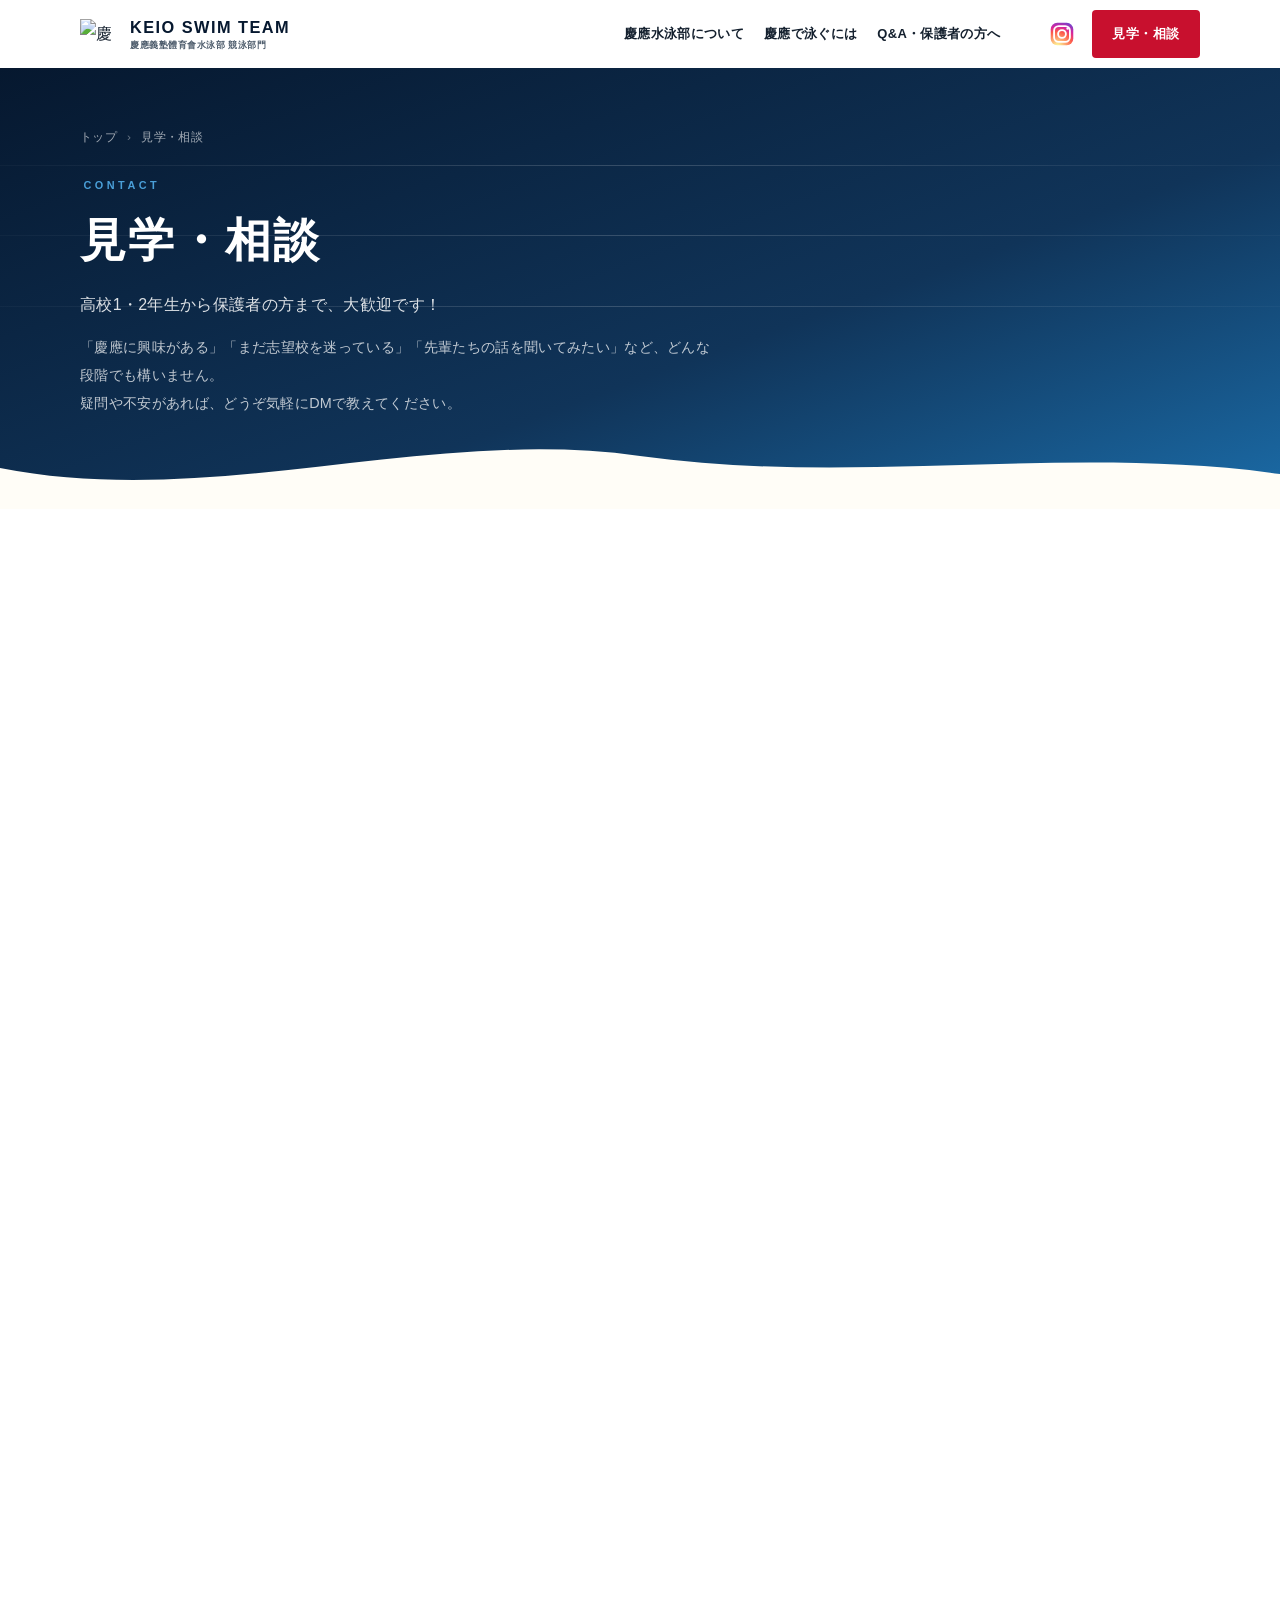
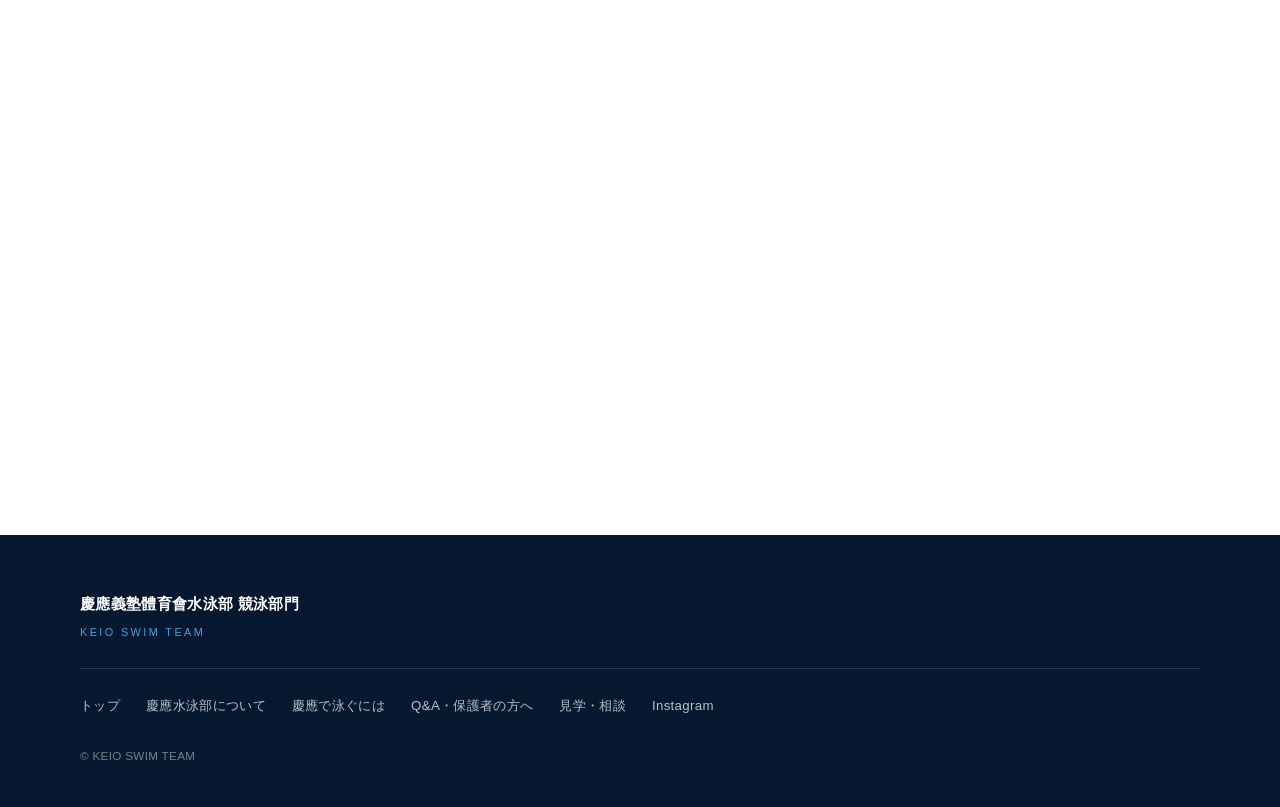
==== commit 05c70f10: "Use the traditional spelling of Taiikukai across the site Write the club name as 體育會 instead of 体育会 " ====
--- a/contact.html
+++ b/contact.html
@@ -12,8 +12,8 @@
 
   gtag('config', 'G-WYEFEDQLSR');
 </script>
-<title>見学・相談｜慶應義塾体育会水泳部 競泳部門</title>
-<meta name="description" content="慶應義塾体育会水泳部 競泳部門への練習見学・体験、進路や費用のご相談を受け付けています。学年は問いません。">
+<title>見学・相談｜慶應義塾體育會水泳部 競泳部門</title>
+<meta name="description" content="慶應義塾體育會水泳部 競泳部門への練習見学・体験、進路や費用のご相談を受け付けています。学年は問いません。">
 <link rel="stylesheet" href="css/style.css?v=74">
 </head>
 <body id="top">
@@ -22,10 +22,10 @@
   <div class="container nav-inner">
     <a href="index.html" class="brand">
       <img class="brand-logo" src="images/logo/emblem.png" width="240" height="192"
-           alt="慶應義塾体育会水泳部 競泳部門">
+           alt="慶應義塾體育會水泳部 競泳部門">
       <span class="brand-text">
         <span class="brand-en">KEIO SWIM TEAM</span>
-        <span class="brand-main">慶應義塾体育会水泳部 競泳部門</span>
+        <span class="brand-main">慶應義塾體育會水泳部 競泳部門</span>
       </span>
     </a>
 
@@ -123,7 +123,7 @@
 <footer class="site-footer">
   <div class="container footer-inner">
     <div class="footer-brand">
-      <p class="footer-name">慶應義塾体育会水泳部 競泳部門</p>
+      <p class="footer-name">慶應義塾體育會水泳部 競泳部門</p>
       <p class="footer-jp">KEIO SWIM TEAM</p>
     </div>
     <nav class="footer-nav">
--- a/css/style.css
+++ b/css/style.css
@@ -1,5 +1,5 @@
 /* ============================================================
-   慶應義塾体育会水泳部 競泳部門
+   慶應義塾體育會水泳部 競泳部門
    ============================================================ */
 
 :root {
